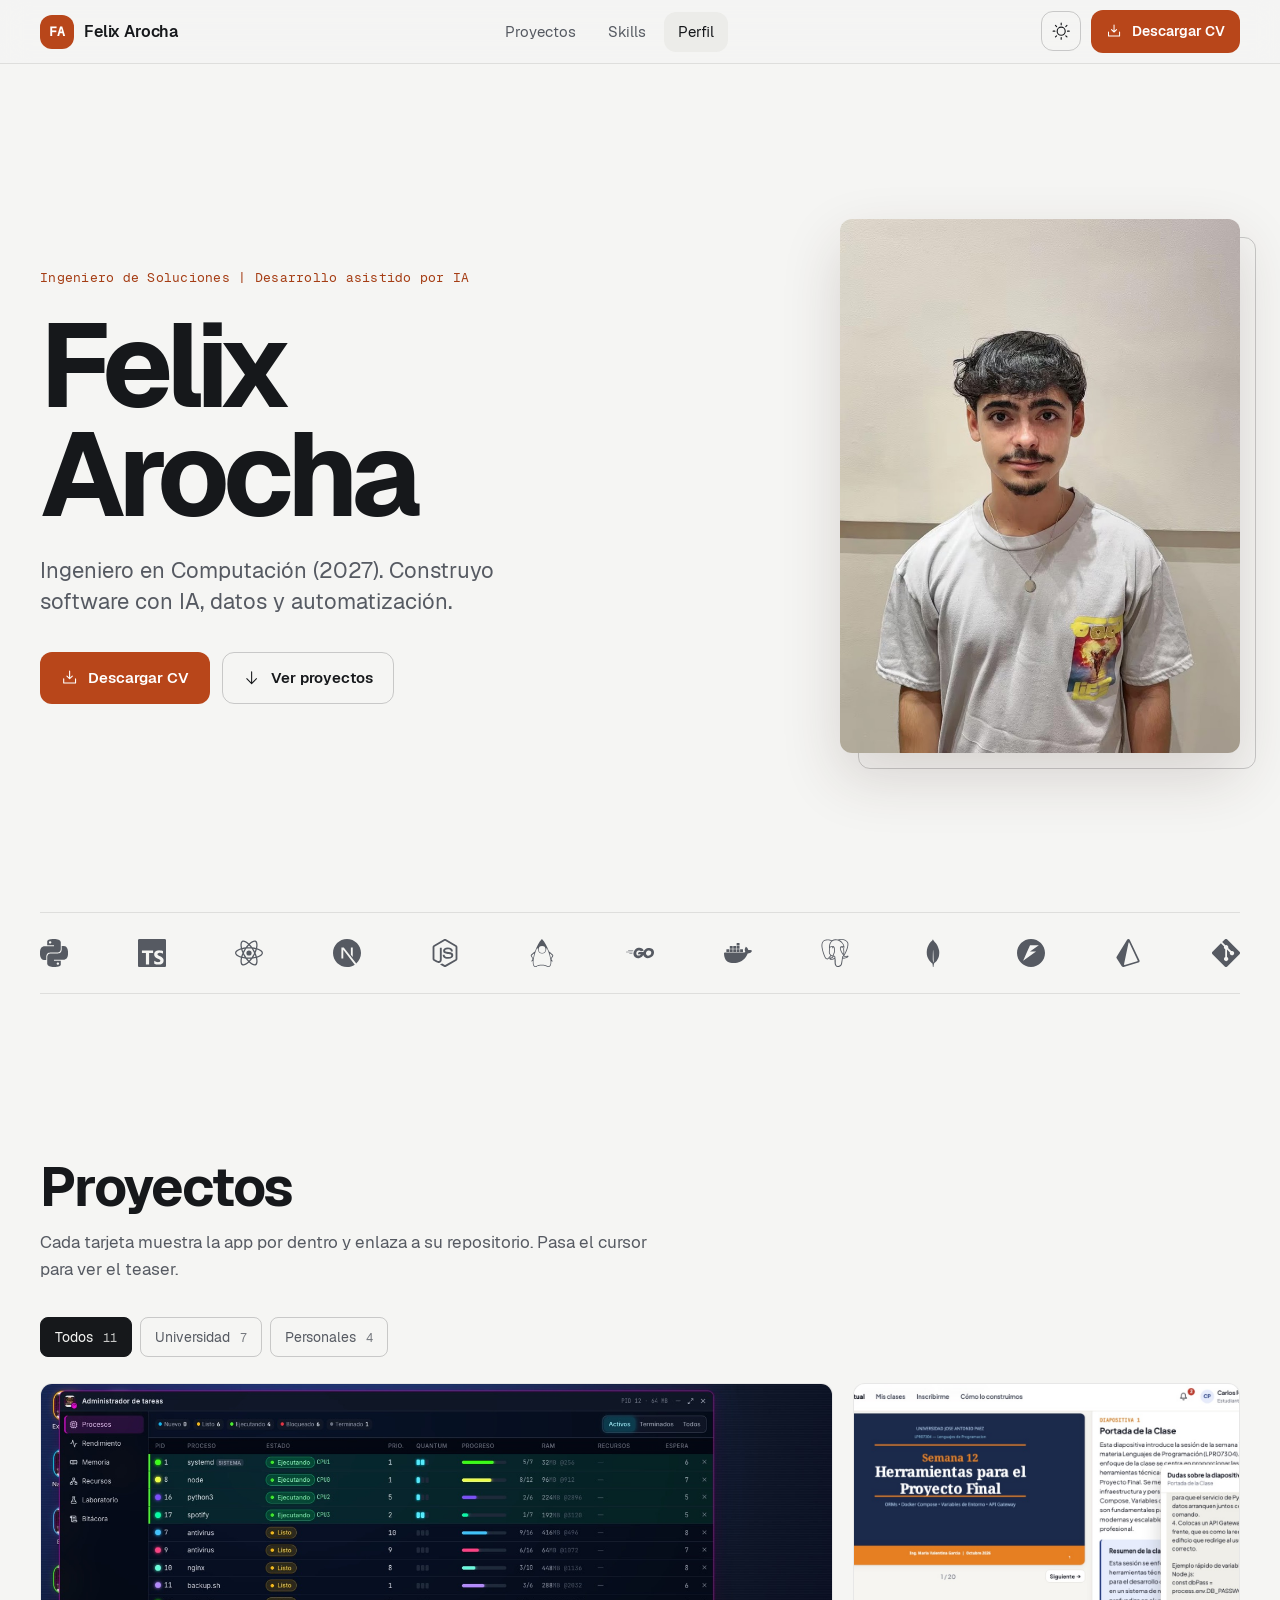
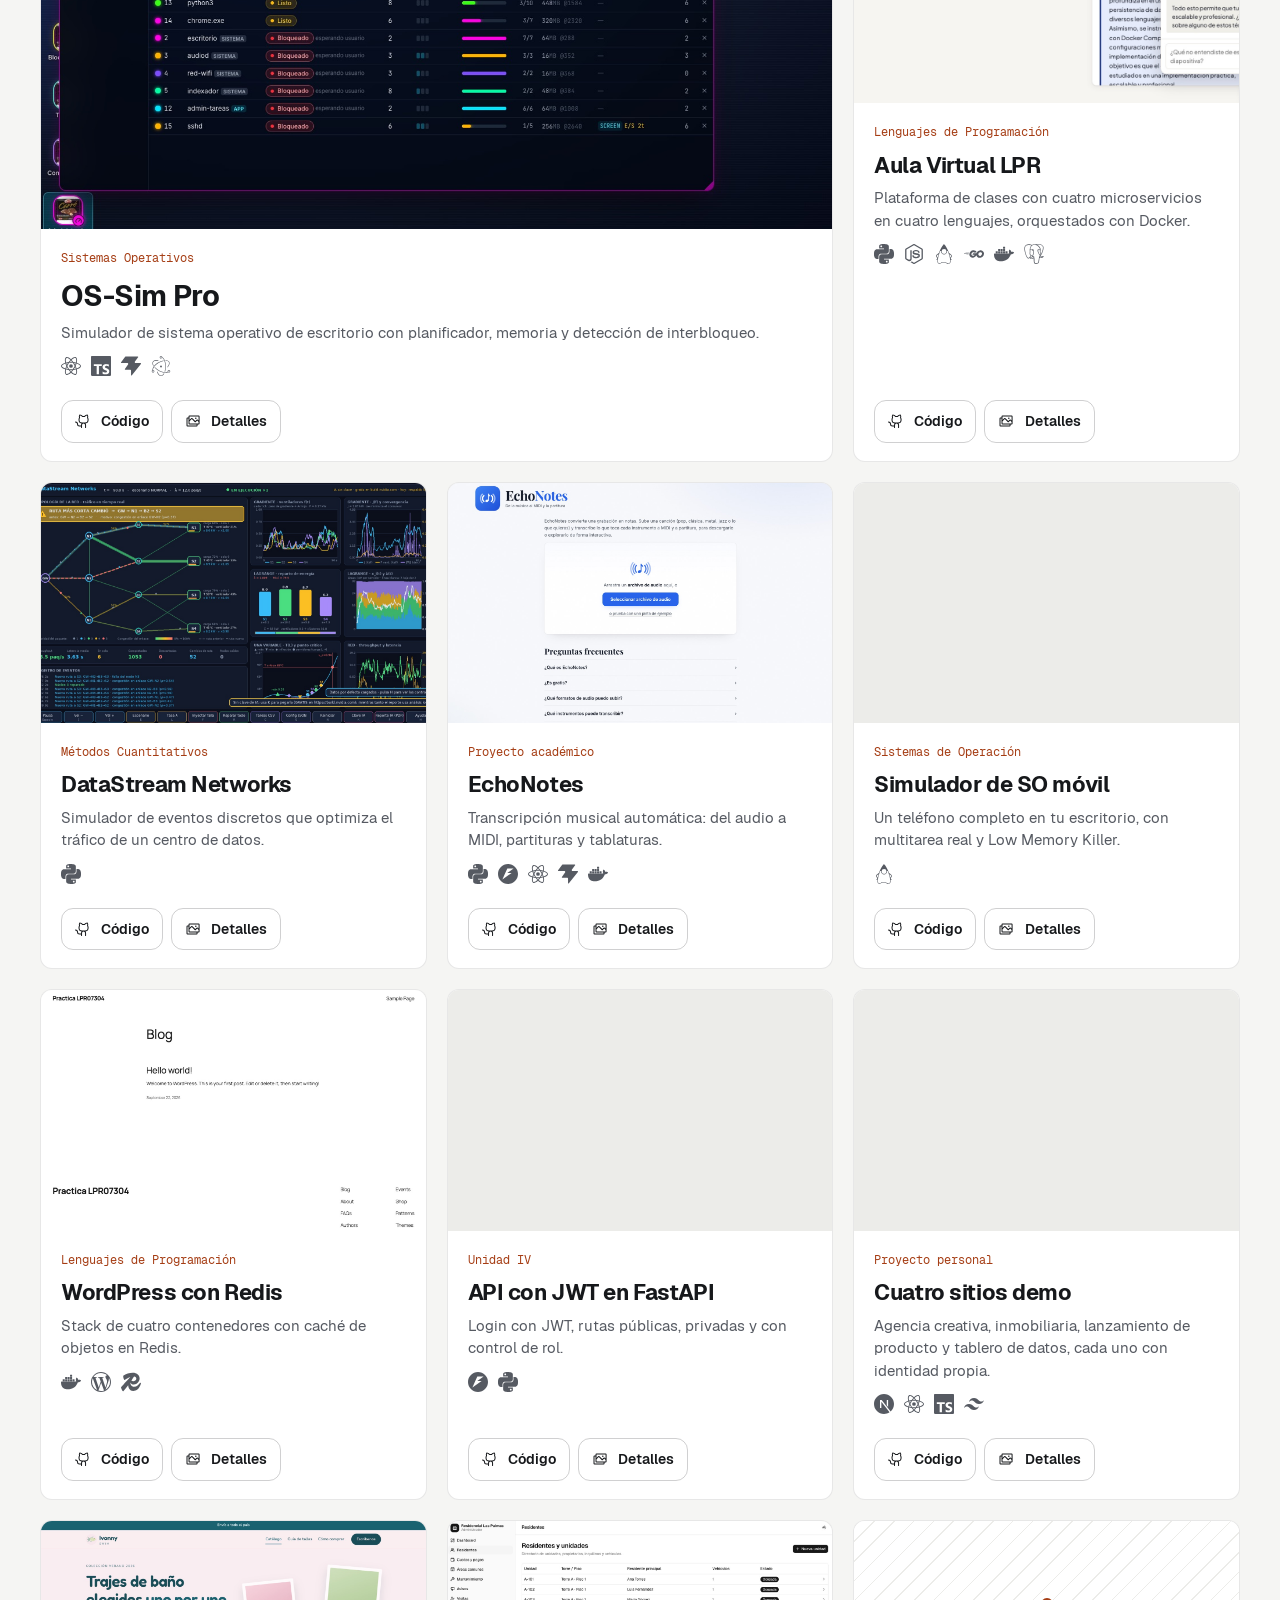
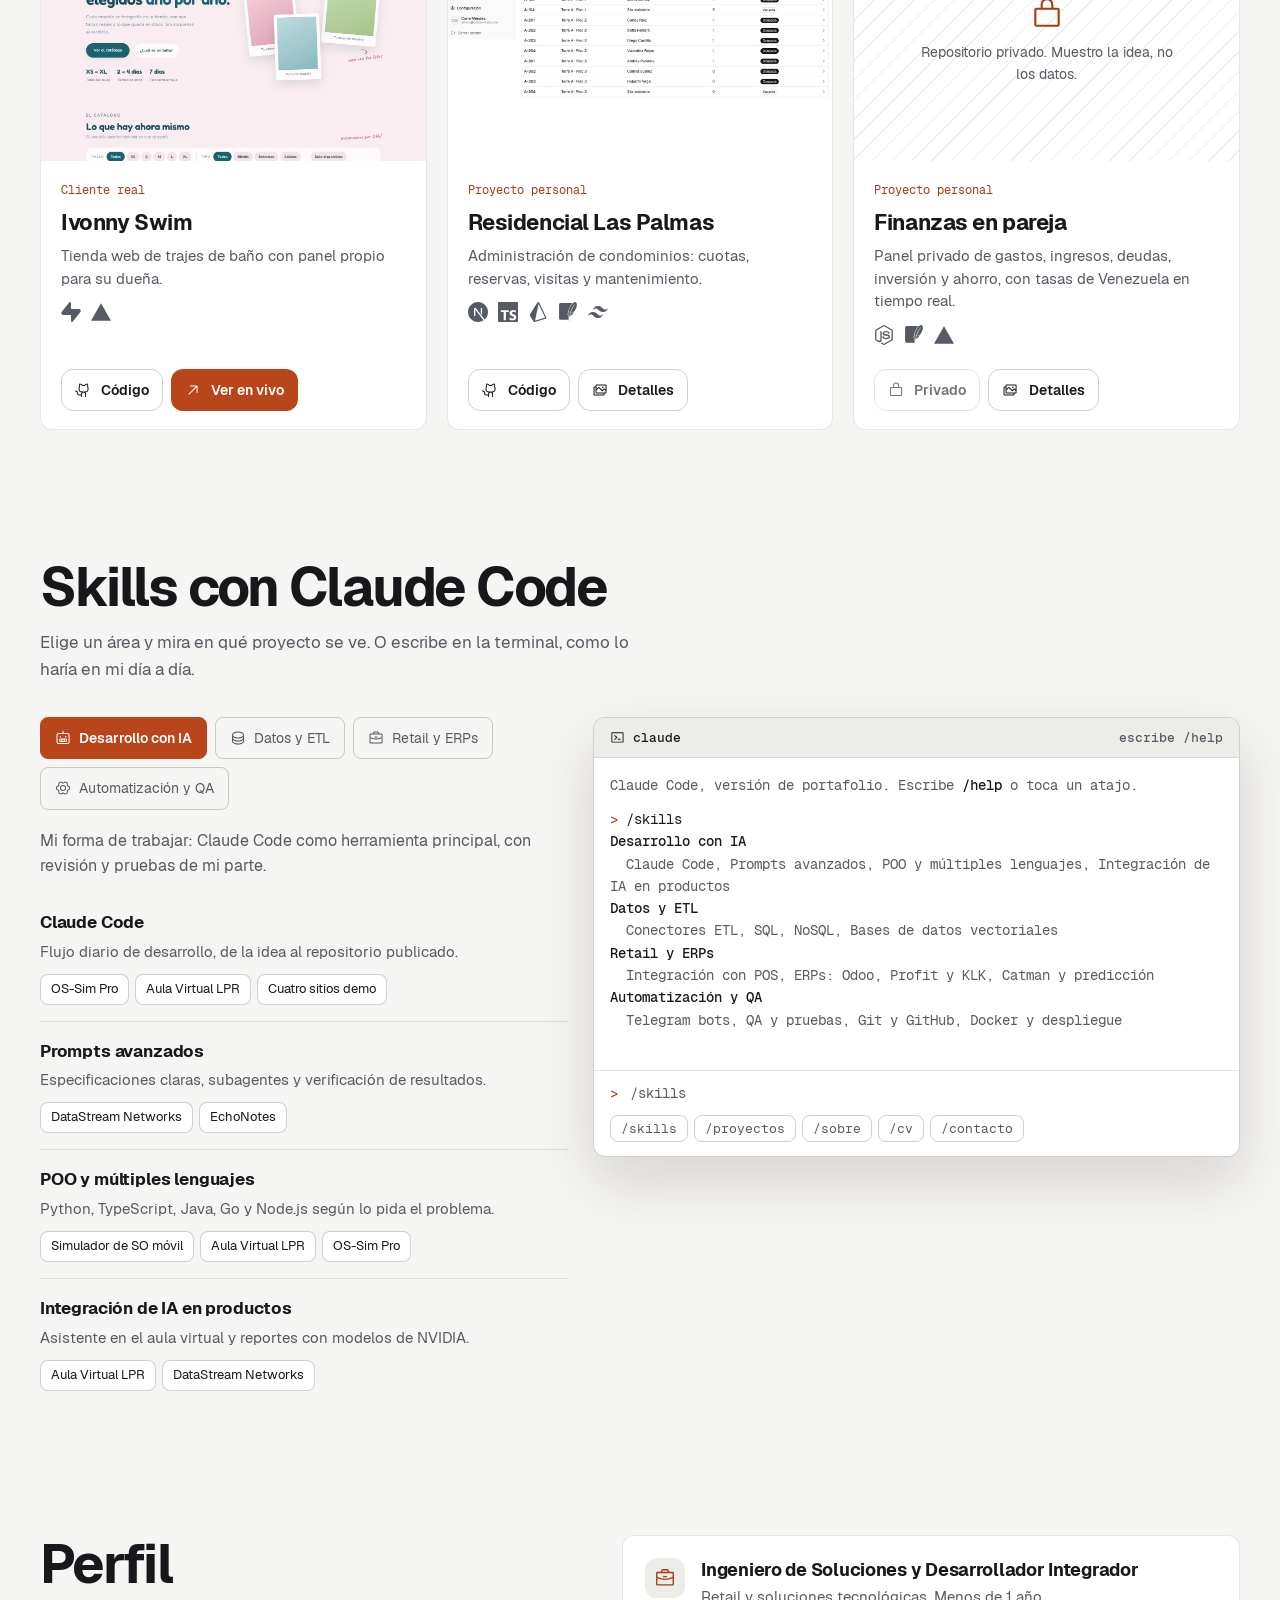
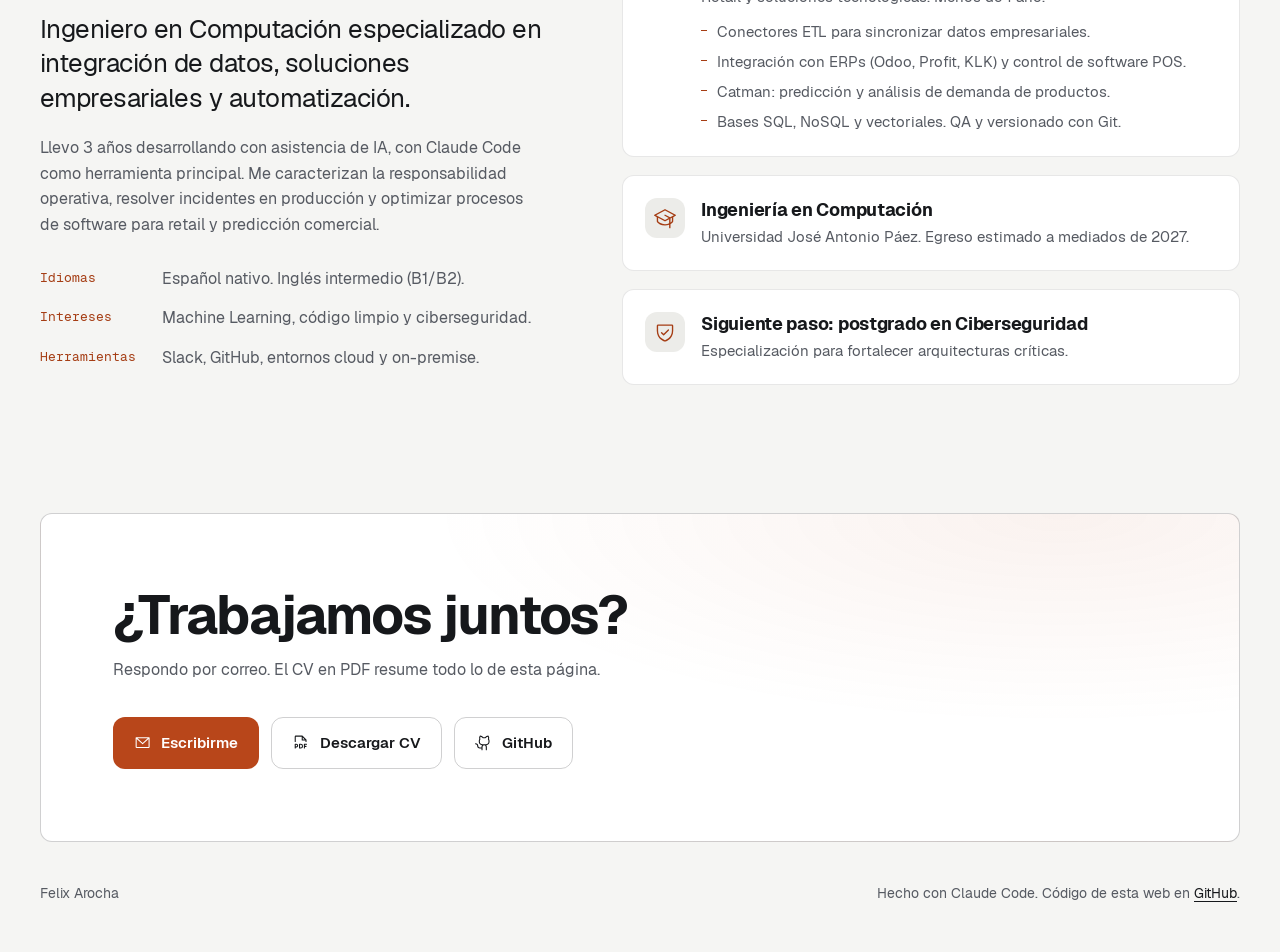
==== index.html @ 56527b80 "feat: portafolio interactivo con proyectos, teasers, skills y CV en PDF Co-Authored-By: Claude Sonne" ====
<!doctype html>
<html lang="es" data-theme="dark">
<head>
  <meta charset="utf-8">
  <meta name="viewport" content="width=device-width, initial-scale=1">
  <title>Felix Arocha | Ingeniero de Soluciones</title>
  <meta name="description" content="Portafolio de Felix Arocha, Ingeniero en Computación. Proyectos con código en GitHub, capturas de cada app y CV en PDF.">
  <meta name="theme-color" content="#0d0e10">
  <meta property="og:title" content="Felix Arocha | Ingeniero de Soluciones">
  <meta property="og:description" content="Proyectos reales con teaser, código en GitHub y CV en PDF.">
  <meta property="og:image" content="assets/foto.jpg">
  <link rel="icon" href="assets/favicon.svg" type="image/svg+xml">
  <link rel="preload" href="assets/fonts/Geist-Regular.woff2" as="font" type="font/woff2" crossorigin>
  <link rel="stylesheet" href="css/style.css">
  <script>
    /* Aplica el tema guardado antes de pintar para evitar parpadeo. */
    try {
      var t = localStorage.getItem("tema");
      if (!t) t = matchMedia("(prefers-color-scheme: light)").matches ? "light" : "dark";
      document.documentElement.setAttribute("data-theme", t);
    } catch (e) {}
  </script>
</head>
<body>
<svg xmlns="http://www.w3.org/2000/svg" style="display:none">
<symbol id="i-github-logo" viewBox="0 0 256 256" fill="currentColor"><path d="M208.31,75.68A59.78,59.78,0,0,0,202.93,28,8,8,0,0,0,196,24a59.75,59.75,0,0,0-48,24H124A59.75,59.75,0,0,0,76,24a8,8,0,0,0-6.93,4,59.78,59.78,0,0,0-5.38,47.68A58.14,58.14,0,0,0,56,104v8a56.06,56.06,0,0,0,48.44,55.47A39.8,39.8,0,0,0,96,192v8H72a24,24,0,0,1-24-24A40,40,0,0,0,8,136a8,8,0,0,0,0,16,24,24,0,0,1,24,24,40,40,0,0,0,40,40H96v16a8,8,0,0,0,16,0V192a24,24,0,0,1,48,0v40a8,8,0,0,0,16,0V192a39.8,39.8,0,0,0-8.44-24.53A56.06,56.06,0,0,0,216,112v-8A58.14,58.14,0,0,0,208.31,75.68ZM200,112a40,40,0,0,1-40,40H112a40,40,0,0,1-40-40v-8a41.74,41.74,0,0,1,6.9-22.48A8,8,0,0,0,80,73.83a43.81,43.81,0,0,1,.79-33.58,43.88,43.88,0,0,1,32.32,20.06A8,8,0,0,0,119.82,64h32.35a8,8,0,0,0,6.74-3.69,43.87,43.87,0,0,1,32.32-20.06A43.81,43.81,0,0,1,192,73.83a8.09,8.09,0,0,0,1,7.65A41.72,41.72,0,0,1,200,104Z"/></symbol>
<symbol id="i-envelope-simple" viewBox="0 0 256 256" fill="currentColor"><path d="M224,48H32a8,8,0,0,0-8,8V192a16,16,0,0,0,16,16H216a16,16,0,0,0,16-16V56A8,8,0,0,0,224,48ZM203.43,64,128,133.15,52.57,64ZM216,192H40V74.19l82.59,75.71a8,8,0,0,0,10.82,0L216,74.19V192Z"/></symbol>
<symbol id="i-download-simple" viewBox="0 0 256 256" fill="currentColor"><path d="M224,144v64a8,8,0,0,1-8,8H40a8,8,0,0,1-8-8V144a8,8,0,0,1,16,0v56H208V144a8,8,0,0,1,16,0Zm-101.66,5.66a8,8,0,0,0,11.32,0l40-40a8,8,0,0,0-11.32-11.32L136,124.69V32a8,8,0,0,0-16,0v92.69L93.66,98.34a8,8,0,0,0-11.32,11.32Z"/></symbol>
<symbol id="i-arrow-up-right" viewBox="0 0 256 256" fill="currentColor"><path d="M200,64V168a8,8,0,0,1-16,0V83.31L69.66,197.66a8,8,0,0,1-11.32-11.32L172.69,72H88a8,8,0,0,1,0-16H192A8,8,0,0,1,200,64Z"/></symbol>
<symbol id="i-terminal-window" viewBox="0 0 256 256" fill="currentColor"><path d="M128,128a8,8,0,0,1-3,6.25l-40,32a8,8,0,1,1-10-12.5L107.19,128,75,102.25a8,8,0,1,1,10-12.5l40,32A8,8,0,0,1,128,128Zm48,24H136a8,8,0,0,0,0,16h40a8,8,0,0,0,0-16Zm56-96V200a16,16,0,0,1-16,16H40a16,16,0,0,1-16-16V56A16,16,0,0,1,40,40H216A16,16,0,0,1,232,56ZM216,200V56H40V200H216Z"/></symbol>
<symbol id="i-sun" viewBox="0 0 256 256" fill="currentColor"><path d="M120,40V16a8,8,0,0,1,16,0V40a8,8,0,0,1-16,0Zm72,88a64,64,0,1,1-64-64A64.07,64.07,0,0,1,192,128Zm-16,0a48,48,0,1,0-48,48A48.05,48.05,0,0,0,176,128ZM58.34,69.66A8,8,0,0,0,69.66,58.34l-16-16A8,8,0,0,0,42.34,53.66Zm0,116.68-16,16a8,8,0,0,0,11.32,11.32l16-16a8,8,0,0,0-11.32-11.32ZM192,72a8,8,0,0,0,5.66-2.34l16-16a8,8,0,0,0-11.32-11.32l-16,16A8,8,0,0,0,192,72Zm5.66,114.34a8,8,0,0,0-11.32,11.32l16,16a8,8,0,0,0,11.32-11.32ZM48,128a8,8,0,0,0-8-8H16a8,8,0,0,0,0,16H40A8,8,0,0,0,48,128Zm80,80a8,8,0,0,0-8,8v24a8,8,0,0,0,16,0V216A8,8,0,0,0,128,208Zm112-88H216a8,8,0,0,0,0,16h24a8,8,0,0,0,0-16Z"/></symbol>
<symbol id="i-moon" viewBox="0 0 256 256" fill="currentColor"><path d="M233.54,142.23a8,8,0,0,0-8-2,88.08,88.08,0,0,1-109.8-109.8,8,8,0,0,0-10-10,104.84,104.84,0,0,0-52.91,37A104,104,0,0,0,136,224a103.09,103.09,0,0,0,62.52-20.88,104.84,104.84,0,0,0,37-52.91A8,8,0,0,0,233.54,142.23ZM188.9,190.34A88,88,0,0,1,65.66,67.11a89,89,0,0,1,31.4-26A106,106,0,0,0,96,56,104.11,104.11,0,0,0,200,160a106,106,0,0,0,14.92-1.06A89,89,0,0,1,188.9,190.34Z"/></symbol>
<symbol id="i-code" viewBox="0 0 256 256" fill="currentColor"><path d="M69.12,94.15,28.5,128l40.62,33.85a8,8,0,1,1-10.24,12.29l-48-40a8,8,0,0,1,0-12.29l48-40a8,8,0,0,1,10.24,12.3Zm176,27.7-48-40a8,8,0,1,0-10.24,12.3L227.5,128l-40.62,33.85a8,8,0,1,0,10.24,12.29l48-40a8,8,0,0,0,0-12.29ZM162.73,32.48a8,8,0,0,0-10.25,4.79l-64,176a8,8,0,0,0,4.79,10.26A8.14,8.14,0,0,0,96,224a8,8,0,0,0,7.52-5.27l64-176A8,8,0,0,0,162.73,32.48Z"/></symbol>
<symbol id="i-database" viewBox="0 0 256 256" fill="currentColor"><path d="M128,24C74.17,24,32,48.6,32,80v96c0,31.4,42.17,56,96,56s96-24.6,96-56V80C224,48.6,181.83,24,128,24Zm80,104c0,9.62-7.88,19.43-21.61,26.92C170.93,163.35,150.19,168,128,168s-42.93-4.65-58.39-13.08C55.88,147.43,48,137.62,48,128V111.36c17.06,15,46.23,24.64,80,24.64s62.94-9.68,80-24.64ZM69.61,53.08C85.07,44.65,105.81,40,128,40s42.93,4.65,58.39,13.08C200.12,60.57,208,70.38,208,80s-7.88,19.43-21.61,26.92C170.93,115.35,150.19,120,128,120s-42.93-4.65-58.39-13.08C55.88,99.43,48,89.62,48,80S55.88,60.57,69.61,53.08ZM186.39,202.92C170.93,211.35,150.19,216,128,216s-42.93-4.65-58.39-13.08C55.88,195.43,48,185.62,48,176V159.36c17.06,15,46.23,24.64,80,24.64s62.94-9.68,80-24.64V176C208,185.62,200.12,195.43,186.39,202.92Z"/></symbol>
<symbol id="i-robot" viewBox="0 0 256 256" fill="currentColor"><path d="M200,48H136V16a8,8,0,0,0-16,0V48H56A32,32,0,0,0,24,80V192a32,32,0,0,0,32,32H200a32,32,0,0,0,32-32V80A32,32,0,0,0,200,48Zm16,144a16,16,0,0,1-16,16H56a16,16,0,0,1-16-16V80A16,16,0,0,1,56,64H200a16,16,0,0,1,16,16Zm-52-56H92a28,28,0,0,0,0,56h72a28,28,0,0,0,0-56Zm-24,16v24H116V152ZM80,164a12,12,0,0,1,12-12h8v24H92A12,12,0,0,1,80,164Zm84,12h-8V152h8a12,12,0,0,1,0,24ZM72,108a12,12,0,1,1,12,12A12,12,0,0,1,72,108Zm88,0a12,12,0,1,1,12,12A12,12,0,0,1,160,108Z"/></symbol>
<symbol id="i-shield-check" viewBox="0 0 256 256" fill="currentColor"><path d="M208,40H48A16,16,0,0,0,32,56v56c0,52.72,25.52,84.67,46.93,102.19,23.06,18.86,46,25.26,47,25.53a8,8,0,0,0,4.2,0c1-.27,23.91-6.67,47-25.53C198.48,196.67,224,164.72,224,112V56A16,16,0,0,0,208,40Zm0,72c0,37.07-13.66,67.16-40.6,89.42A129.3,129.3,0,0,1,128,223.62a128.25,128.25,0,0,1-38.92-21.81C61.82,179.51,48,149.3,48,112l0-56,160,0ZM82.34,141.66a8,8,0,0,1,11.32-11.32L112,148.69l50.34-50.35a8,8,0,0,1,11.32,11.32l-56,56a8,8,0,0,1-11.32,0Z"/></symbol>
<symbol id="i-lock-simple" viewBox="0 0 256 256" fill="currentColor"><path d="M208,80H176V56a48,48,0,0,0-96,0V80H48A16,16,0,0,0,32,96V208a16,16,0,0,0,16,16H208a16,16,0,0,0,16-16V96A16,16,0,0,0,208,80ZM96,56a32,32,0,0,1,64,0V80H96ZM208,208H48V96H208V208Z"/></symbol>
<symbol id="i-x" viewBox="0 0 256 256" fill="currentColor"><path d="M205.66,194.34a8,8,0,0,1-11.32,11.32L128,139.31,61.66,205.66a8,8,0,0,1-11.32-11.32L116.69,128,50.34,61.66A8,8,0,0,1,61.66,50.34L128,116.69l66.34-66.35a8,8,0,0,1,11.32,11.32L139.31,128Z"/></symbol>
<symbol id="i-caret-left" viewBox="0 0 256 256" fill="currentColor"><path d="M165.66,202.34a8,8,0,0,1-11.32,11.32l-80-80a8,8,0,0,1,0-11.32l80-80a8,8,0,0,1,11.32,11.32L91.31,128Z"/></symbol>
<symbol id="i-caret-right" viewBox="0 0 256 256" fill="currentColor"><path d="M181.66,133.66l-80,80a8,8,0,0,1-11.32-11.32L164.69,128,90.34,53.66a8,8,0,0,1,11.32-11.32l80,80A8,8,0,0,1,181.66,133.66Z"/></symbol>
<symbol id="i-graduation-cap" viewBox="0 0 256 256" fill="currentColor"><path d="M251.76,88.94l-120-64a8,8,0,0,0-7.52,0l-120,64a8,8,0,0,0,0,14.12L32,117.87v48.42a15.91,15.91,0,0,0,4.06,10.65C49.16,191.53,78.51,216,128,216a130,130,0,0,0,48-8.76V240a8,8,0,0,0,16,0V199.51a115.63,115.63,0,0,0,27.94-22.57A15.91,15.91,0,0,0,224,166.29V117.87l27.76-14.81a8,8,0,0,0,0-14.12ZM128,200c-43.27,0-68.72-21.14-80-33.71V126.4l76.24,40.66a8,8,0,0,0,7.52,0L176,143.47v46.34C163.4,195.69,147.52,200,128,200Zm80-33.75a97.83,97.83,0,0,1-16,14.25V134.93l16-8.53ZM188,118.94l-.22-.13-56-29.87a8,8,0,0,0-7.52,14.12L171,128l-43,22.93L25,96,128,41.07,231,96Z"/></symbol>
<symbol id="i-briefcase" viewBox="0 0 256 256" fill="currentColor"><path d="M216,56H176V48a24,24,0,0,0-24-24H104A24,24,0,0,0,80,48v8H40A16,16,0,0,0,24,72V200a16,16,0,0,0,16,16H216a16,16,0,0,0,16-16V72A16,16,0,0,0,216,56ZM96,48a8,8,0,0,1,8-8h48a8,8,0,0,1,8,8v8H96ZM216,72v41.61A184,184,0,0,1,128,136a184.07,184.07,0,0,1-88-22.38V72Zm0,128H40V131.64A200.19,200.19,0,0,0,128,152a200.25,200.25,0,0,0,88-20.37V200ZM104,112a8,8,0,0,1,8-8h32a8,8,0,0,1,0,16H112A8,8,0,0,1,104,112Z"/></symbol>
<symbol id="i-translate" viewBox="0 0 256 256" fill="currentColor"><path d="M247.15,212.42l-56-112a8,8,0,0,0-14.31,0l-21.71,43.43A88,88,0,0,1,108,126.93,103.65,103.65,0,0,0,135.69,64H160a8,8,0,0,0,0-16H104V32a8,8,0,0,0-16,0V48H32a8,8,0,0,0,0,16h87.63A87.76,87.76,0,0,1,96,116.35a87.74,87.74,0,0,1-19-31,8,8,0,1,0-15.08,5.34A103.63,103.63,0,0,0,84,127a87.55,87.55,0,0,1-52,17,8,8,0,0,0,0,16,103.46,103.46,0,0,0,64-22.08,104.18,104.18,0,0,0,51.44,21.31l-26.6,53.19a8,8,0,0,0,14.31,7.16L148.94,192h70.11l13.79,27.58A8,8,0,0,0,240,224a8,8,0,0,0,7.15-11.58ZM156.94,176,184,121.89,211.05,176Z"/></symbol>
<symbol id="i-images" viewBox="0 0 256 256" fill="currentColor"><path d="M216,40H72A16,16,0,0,0,56,56V72H40A16,16,0,0,0,24,88V200a16,16,0,0,0,16,16H184a16,16,0,0,0,16-16V184h16a16,16,0,0,0,16-16V56A16,16,0,0,0,216,40ZM72,56H216v62.75l-10.07-10.06a16,16,0,0,0-22.63,0l-20,20-44-44a16,16,0,0,0-22.62,0L72,109.37ZM184,200H40V88H56v80a16,16,0,0,0,16,16H184Zm32-32H72V132l36-36,49.66,49.66a8,8,0,0,0,11.31,0L194.63,120,216,141.38V168ZM160,84a12,12,0,1,1,12,12A12,12,0,0,1,160,84Z"/></symbol>
<symbol id="i-check" viewBox="0 0 256 256" fill="currentColor"><path d="M229.66,77.66l-128,128a8,8,0,0,1-11.32,0l-56-56a8,8,0,0,1,11.32-11.32L96,188.69,218.34,66.34a8,8,0,0,1,11.32,11.32Z"/></symbol>
<symbol id="i-git-branch" viewBox="0 0 256 256" fill="currentColor"><path d="M232,64a32,32,0,1,0-40,31v17a8,8,0,0,1-8,8H96a23.84,23.84,0,0,0-8,1.38V95a32,32,0,1,0-16,0v66a32,32,0,1,0,16,0V144a8,8,0,0,1,8-8h88a24,24,0,0,0,24-24V95A32.06,32.06,0,0,0,232,64ZM64,64A16,16,0,1,1,80,80,16,16,0,0,1,64,64ZM96,192a16,16,0,1,1-16-16A16,16,0,0,1,96,192ZM200,80a16,16,0,1,1,16-16A16,16,0,0,1,200,80Z"/></symbol>
<symbol id="i-gear-six" viewBox="0 0 256 256" fill="currentColor"><path d="M128,80a48,48,0,1,0,48,48A48.05,48.05,0,0,0,128,80Zm0,80a32,32,0,1,1,32-32A32,32,0,0,1,128,160Zm109.94-52.79a8,8,0,0,0-3.89-5.4l-29.83-17-.12-33.62a8,8,0,0,0-2.83-6.08,111.91,111.91,0,0,0-36.72-20.67,8,8,0,0,0-6.46.59L128,41.85,97.88,25a8,8,0,0,0-6.47-.6A112.1,112.1,0,0,0,54.73,45.15a8,8,0,0,0-2.83,6.07l-.15,33.65-29.83,17a8,8,0,0,0-3.89,5.4,106.47,106.47,0,0,0,0,41.56,8,8,0,0,0,3.89,5.4l29.83,17,.12,33.62a8,8,0,0,0,2.83,6.08,111.91,111.91,0,0,0,36.72,20.67,8,8,0,0,0,6.46-.59L128,214.15,158.12,231a7.91,7.91,0,0,0,3.9,1,8.09,8.09,0,0,0,2.57-.42,112.1,112.1,0,0,0,36.68-20.73,8,8,0,0,0,2.83-6.07l.15-33.65,29.83-17a8,8,0,0,0,3.89-5.4A106.47,106.47,0,0,0,237.94,107.21Zm-15,34.91-28.57,16.25a8,8,0,0,0-3,3c-.58,1-1.19,2.06-1.81,3.06a7.94,7.94,0,0,0-1.22,4.21l-.15,32.25a95.89,95.89,0,0,1-25.37,14.3L134,199.13a8,8,0,0,0-3.91-1h-.19c-1.21,0-2.43,0-3.64,0a8.08,8.08,0,0,0-4.1,1l-28.84,16.1A96,96,0,0,1,67.88,201l-.11-32.2a8,8,0,0,0-1.22-4.22c-.62-1-1.23-2-1.8-3.06a8.09,8.09,0,0,0-3-3.06l-28.6-16.29a90.49,90.49,0,0,1,0-28.26L61.67,97.63a8,8,0,0,0,3-3c.58-1,1.19-2.06,1.81-3.06a7.94,7.94,0,0,0,1.22-4.21l.15-32.25a95.89,95.89,0,0,1,25.37-14.3L122,56.87a8,8,0,0,0,4.1,1c1.21,0,2.43,0,3.64,0a8.08,8.08,0,0,0,4.1-1l28.84-16.1A96,96,0,0,1,188.12,55l.11,32.2a8,8,0,0,0,1.22,4.22c.62,1,1.23,2,1.8,3.06a8.09,8.09,0,0,0,3,3.06l28.6,16.29A90.49,90.49,0,0,1,222.9,142.12Z"/></symbol>
<symbol id="i-arrow-down" viewBox="0 0 256 256" fill="currentColor"><path d="M205.66,149.66l-72,72a8,8,0,0,1-11.32,0l-72-72a8,8,0,0,1,11.32-11.32L120,196.69V40a8,8,0,0,1,16,0V196.69l58.34-58.35a8,8,0,0,1,11.32,11.32Z"/></symbol>
<symbol id="i-file-pdf" viewBox="0 0 256 256" fill="currentColor"><path d="M224,152a8,8,0,0,1-8,8H192v16h16a8,8,0,0,1,0,16H192v16a8,8,0,0,1-16,0V152a8,8,0,0,1,8-8h32A8,8,0,0,1,224,152ZM92,172a28,28,0,0,1-28,28H56v8a8,8,0,0,1-16,0V152a8,8,0,0,1,8-8H64A28,28,0,0,1,92,172Zm-16,0a12,12,0,0,0-12-12H56v24h8A12,12,0,0,0,76,172Zm88,8a36,36,0,0,1-36,36H112a8,8,0,0,1-8-8V152a8,8,0,0,1,8-8h16A36,36,0,0,1,164,180Zm-16,0a20,20,0,0,0-20-20h-8v40h8A20,20,0,0,0,148,180ZM40,112V40A16,16,0,0,1,56,24h96a8,8,0,0,1,5.66,2.34l56,56A8,8,0,0,1,216,88v24a8,8,0,0,1-16,0V96H152a8,8,0,0,1-8-8V40H56v72a8,8,0,0,1-16,0ZM160,80h28.69L160,51.31Z"/></symbol>
<symbol id="i-globe" viewBox="0 0 256 256" fill="currentColor"><path d="M128,24h0A104,104,0,1,0,232,128,104.12,104.12,0,0,0,128,24Zm88,104a87.61,87.61,0,0,1-3.33,24H174.16a157.44,157.44,0,0,0,0-48h38.51A87.61,87.61,0,0,1,216,128ZM102,168H154a115.11,115.11,0,0,1-26,45A115.27,115.27,0,0,1,102,168Zm-3.9-16a140.84,140.84,0,0,1,0-48h59.88a140.84,140.84,0,0,1,0,48ZM40,128a87.61,87.61,0,0,1,3.33-24H81.84a157.44,157.44,0,0,0,0,48H43.33A87.61,87.61,0,0,1,40,128ZM154,88H102a115.11,115.11,0,0,1,26-45A115.27,115.27,0,0,1,154,88Zm52.33,0H170.71a135.28,135.28,0,0,0-22.3-45.6A88.29,88.29,0,0,1,206.37,88ZM107.59,42.4A135.28,135.28,0,0,0,85.29,88H49.63A88.29,88.29,0,0,1,107.59,42.4ZM49.63,168H85.29a135.28,135.28,0,0,0,22.3,45.6A88.29,88.29,0,0,1,49.63,168Zm98.78,45.6a135.28,135.28,0,0,0,22.3-45.6h35.66A88.29,88.29,0,0,1,148.41,213.6Z"/></symbol>
<symbol id="i-brain" viewBox="0 0 256 256" fill="currentColor"><path d="M248,124a56.11,56.11,0,0,0-32-50.61V72a48,48,0,0,0-88-26.49A48,48,0,0,0,40,72v1.39a56,56,0,0,0,0,101.2V176a48,48,0,0,0,88,26.49A48,48,0,0,0,216,176v-1.41A56.09,56.09,0,0,0,248,124ZM88,208a32,32,0,0,1-31.81-28.56A55.87,55.87,0,0,0,64,180h8a8,8,0,0,0,0-16H64A40,40,0,0,1,50.67,86.27,8,8,0,0,0,56,78.73V72a32,32,0,0,1,64,0v68.26A47.8,47.8,0,0,0,88,128a8,8,0,0,0,0,16,32,32,0,0,1,0,64Zm104-44h-8a8,8,0,0,0,0,16h8a55.87,55.87,0,0,0,7.81-.56A32,32,0,1,1,168,144a8,8,0,0,0,0-16,47.8,47.8,0,0,0-32,12.26V72a32,32,0,0,1,64,0v6.73a8,8,0,0,0,5.33,7.54A40,40,0,0,1,192,164Zm16-52a8,8,0,0,1-8,8h-4a36,36,0,0,1-36-36V80a8,8,0,0,1,16,0v4a20,20,0,0,0,20,20h4A8,8,0,0,1,208,112ZM60,120H56a8,8,0,0,1,0-16h4A20,20,0,0,0,80,84V80a8,8,0,0,1,16,0v4A36,36,0,0,1,60,120Z"/></symbol>
</svg>
<a class="skip" href="#proyectos">Saltar al contenido</a>

<header class="nav" id="nav">
  <div class="wrap nav-in">
    <a class="brand" href="#inicio" aria-label="Felix Arocha, inicio">
      <span class="brand-mark">FA</span><span class="brand-name">Felix Arocha</span>
    </a>
    <nav class="nav-links" aria-label="Secciones">
      <a href="#proyectos" data-sec="proyectos">Proyectos</a>
      <a href="#skills" data-sec="skills">Skills</a>
      <a href="#perfil" data-sec="perfil">Perfil</a>
    </nav>
    <div class="nav-actions">
      <button class="icon-btn" id="themeBtn" type="button" aria-label="Cambiar tema claro u oscuro">
        <svg class="ico ico-sun"><use href="#i-sun"/></svg>
        <svg class="ico ico-moon"><use href="#i-moon"/></svg>
      </button>
      <a class="btn btn-primary btn-sm" href="assets/Felix-Arocha-CV.pdf" download>
        <svg class="ico"><use href="#i-download-simple"/></svg>Descargar CV
      </a>
    </div>
  </div>
</header>

<main id="inicio">
  <!-- HERO -->
  <section class="hero wrap">
    <div class="hero-copy reveal">
      <p class="mono hero-eyebrow">Ingeniero de Soluciones | Desarrollo asistido por IA</p>
      <h1>Felix<br>Arocha</h1>
      <p class="lead">Ingeniero en Computación (2027). Construyo software con IA, datos y automatización.</p>
      <div class="hero-cta">
        <a class="btn btn-primary" href="assets/Felix-Arocha-CV.pdf" download>
          <svg class="ico"><use href="#i-download-simple"/></svg>Descargar CV
        </a>
        <a class="btn btn-ghost" href="#proyectos">
          <svg class="ico"><use href="#i-arrow-down"/></svg>Ver proyectos
        </a>
      </div>
    </div>
    <figure class="hero-photo reveal" style="--d:.12s">
      <img src="assets/foto.jpg" width="750" height="1000" alt="Retrato de Felix Arocha, camiseta gris, fondo claro" fetchpriority="high">
    </figure>
  </section>

  <!-- STACK -->
  <section class="stack wrap" aria-label="Tecnologías con las que trabajo">
    <ul class="logos" id="logos"></ul>
  </section>

  <!-- PROYECTOS -->
  <section class="sec wrap" id="proyectos">
    <div class="sec-head reveal">
      <h2>Proyectos</h2>
      <p>Cada tarjeta muestra la app por dentro y enlaza a su repositorio. Pasa el cursor para ver el teaser.</p>
    </div>
    <div class="filters reveal" role="group" aria-label="Filtrar proyectos">
      <button class="chip is-on" data-f="all" type="button">Todos <span id="cAll"></span></button>
      <button class="chip" data-f="uni" type="button">Universidad <span id="cUni"></span></button>
      <button class="chip" data-f="personal" type="button">Personales <span id="cPer"></span></button>
    </div>
    <div class="grid" id="grid"></div>
  </section>

  <!-- SKILLS -->
  <section class="sec wrap" id="skills">
    <div class="sec-head reveal">
      <h2>Skills con Claude Code</h2>
      <p>Elige un área y mira en qué proyecto se ve. O escribe en la terminal, como lo haría en mi día a día.</p>
    </div>
    <div class="skills">
      <div class="skills-left reveal">
        <div class="tabs" role="tablist" id="tabs" aria-label="Áreas de skills"></div>
        <div class="skill-panel" id="skillPanel" role="tabpanel" aria-live="polite"></div>
      </div>
      <div class="term reveal" style="--d:.1s" id="term">
        <div class="term-bar">
          <span class="term-title"><svg class="ico"><use href="#i-terminal-window"/></svg>claude</span>
          <span class="term-hint">escribe /help</span>
        </div>
        <div class="term-body" id="termOut" aria-live="polite" tabindex="0" aria-label="Terminal interactiva"></div>
        <form class="term-form" id="termForm" autocomplete="off">
          <label for="termIn" class="sr">Comando</label>
          <span class="prompt" aria-hidden="true">&gt;</span>
          <input id="termIn" type="text" spellcheck="false" autocapitalize="off" placeholder="/skills" aria-label="Comando">
        </form>
        <div class="term-chips" id="termChips"></div>
      </div>
    </div>
  </section>

  <!-- PERFIL -->
  <section class="sec wrap" id="perfil">
    <div class="perfil">
      <div class="perfil-main reveal">
        <h2>Perfil</h2>
        <p class="big">Ingeniero en Computación especializado en integración de datos, soluciones empresariales y automatización.</p>
        <p>Llevo 3 años desarrollando con asistencia de IA, con Claude Code como herramienta principal. Me caracterizan la responsabilidad operativa, resolver incidentes en producción y optimizar procesos de software para retail y predicción comercial.</p>
        <dl class="facts">
          <div><dt>Idiomas</dt><dd>Español nativo. Inglés intermedio (B1/B2).</dd></div>
          <div><dt>Intereses</dt><dd>Machine Learning, código limpio y ciberseguridad.</dd></div>
          <div><dt>Herramientas</dt><dd>Slack, GitHub, entornos cloud y on-premise.</dd></div>
        </dl>
      </div>
      <ol class="timeline reveal" style="--d:.1s">
        <li>
          <svg class="ico"><use href="#i-briefcase"/></svg>
          <div>
            <h3>Ingeniero de Soluciones y Desarrollador Integrador</h3>
            <p class="meta">Retail y soluciones tecnológicas. Menos de 1 año.</p>
            <ul>
              <li>Conectores ETL para sincronizar datos empresariales.</li>
              <li>Integración con ERPs (Odoo, Profit, KLK) y control de software POS.</li>
              <li>Catman: predicción y análisis de demanda de productos.</li>
              <li>Bases SQL, NoSQL y vectoriales. QA y versionado con Git.</li>
            </ul>
          </div>
        </li>
        <li>
          <svg class="ico"><use href="#i-graduation-cap"/></svg>
          <div>
            <h3>Ingeniería en Computación</h3>
            <p class="meta">Universidad José Antonio Páez. Egreso estimado a mediados de 2027.</p>
          </div>
        </li>
        <li>
          <svg class="ico"><use href="#i-shield-check"/></svg>
          <div>
            <h3>Siguiente paso: postgrado en Ciberseguridad</h3>
            <p class="meta">Especialización para fortalecer arquitecturas críticas.</p>
          </div>
        </li>
      </ol>
    </div>
  </section>

  <!-- CONTACTO -->
  <section class="contact wrap reveal" id="contacto">
    <div class="contact-in">
      <h2>¿Trabajamos juntos?</h2>
      <p>Respondo por correo. El CV en PDF resume todo lo de esta página.</p>
      <div class="hero-cta">
        <a class="btn btn-primary" id="mailBtn" href="mailto:felixarocha1@gmail.com?subject=Hola%20Felix">
          <svg class="ico"><use href="#i-envelope-simple"/></svg>Escribirme
        </a>
        <a class="btn btn-ghost" href="assets/Felix-Arocha-CV.pdf" download>
          <svg class="ico"><use href="#i-file-pdf"/></svg>Descargar CV
        </a>
        <a class="btn btn-ghost" href="https://github.com/felixxcito" target="_blank" rel="noopener">
          <svg class="ico"><use href="#i-github-logo"/></svg>GitHub
        </a>
      </div>
    </div>
  </section>
</main>

<footer class="foot wrap">
  <span>Felix Arocha</span>
  <span>Hecho con Claude Code. Código de esta web en <a href="https://github.com/felixxcito/felixxcito.github.io" target="_blank" rel="noopener">GitHub</a>.</span>
</footer>

<!-- MODAL DE PROYECTO -->
<div class="modal" id="modal" hidden>
  <div class="modal-back" data-close></div>
  <div class="modal-box" role="dialog" aria-modal="true" aria-labelledby="mTitle">
    <button class="icon-btn modal-x" type="button" data-close aria-label="Cerrar"><svg class="ico"><use href="#i-x"/></svg></button>
    <div class="m-view">
      <div class="m-stage" id="mStage">
        <img id="mImg" alt="">
        <button class="m-nav m-prev" type="button" id="mPrev" aria-label="Captura anterior"><svg class="ico"><use href="#i-caret-left"/></svg></button>
        <button class="m-nav m-next" type="button" id="mNext" aria-label="Captura siguiente"><svg class="ico"><use href="#i-caret-right"/></svg></button>
      </div>
      <p class="m-cap" id="mCap"></p>
      <div class="m-thumbs" id="mThumbs"></div>
    </div>
    <div class="m-info">
      <p class="mono m-course" id="mCourse"></p>
      <h3 id="mTitle"></h3>
      <p id="mDesc"></p>
      <ul class="m-points" id="mPoints"></ul>
      <ul class="m-stack" id="mStack"></ul>
      <div class="m-links" id="mLinks"></div>
    </div>
  </div>
</div>

<script src="data/logos.js"></script>
<script src="data/projects.js"></script>
<script src="data/shots.js"></script>
<script src="js/main.js"></script>
</body>
</html>
---- css/style.css ----
/* Portafolio de Felix Arocha.
   Tokens: un solo acento, un solo tema por visita (oscuro por defecto, claro opcional).
   Radios: 12px en tarjetas, botones y campos; 8px en chips; foto y avatares sin radio propio. */

@font-face { font-family: "Geist"; src: url("../assets/fonts/Geist-Regular.woff2") format("woff2"); font-weight: 400; font-display: swap; }
@font-face { font-family: "Geist"; src: url("../assets/fonts/Geist-Medium.woff2") format("woff2"); font-weight: 500; font-display: swap; }
@font-face { font-family: "Geist"; src: url("../assets/fonts/Geist-SemiBold.woff2") format("woff2"); font-weight: 600; font-display: swap; }
@font-face { font-family: "Geist"; src: url("../assets/fonts/Geist-Bold.woff2") format("woff2"); font-weight: 700; font-display: swap; }
@font-face { font-family: "Geist Mono"; src: url("../assets/fonts/GeistMono-Regular.woff2") format("woff2"); font-weight: 400; font-display: swap; }
@font-face { font-family: "Geist Mono"; src: url("../assets/fonts/GeistMono-Medium.woff2") format("woff2"); font-weight: 500; font-display: swap; }

:root {
  --r: 12px;
  --r-chip: 8px;
  --sans: "Geist", ui-sans-serif, system-ui, -apple-system, "Segoe UI", sans-serif;
  --mono: "Geist Mono", ui-monospace, "SF Mono", Menlo, monospace;
  --ease: cubic-bezier(.16, 1, .3, 1);
  --nav-h: 64px;
}
:root[data-theme="dark"] {
  --bg: #0d0e10;
  --bg-2: #131519;
  --bg-3: #1a1d22;
  --line: rgba(255, 255, 255, .09);
  --line-2: rgba(255, 255, 255, .16);
  --text: #ebeae8;
  --muted: #9b9ea6;
  --accent: #e8794a;
  --accent-ink: #f08a5d;
  --on-accent: #1b0e07;
  --shadow: 0 24px 60px rgba(8, 5, 3, .55);
  --glow: rgba(232, 121, 74, .10);
  color-scheme: dark;
}
:root[data-theme="light"] {
  --bg: #f5f5f3;
  --bg-2: #ffffff;
  --bg-3: #ecece9;
  --line: rgba(20, 22, 26, .10);
  --line-2: rgba(20, 22, 26, .20);
  --text: #16181b;
  --muted: #565a62;
  --accent: #b8461a;
  --accent-ink: #a53d14;
  --on-accent: #ffffff;
  --shadow: 0 24px 60px rgba(60, 40, 30, .16);
  --glow: rgba(184, 70, 26, .07);
  color-scheme: light;
}

* { box-sizing: border-box; }
html { scroll-behavior: smooth; scroll-padding-top: calc(var(--nav-h) + 16px); }
body {
  margin: 0; background: var(--bg); color: var(--text);
  font-family: var(--sans); font-size: 16px; line-height: 1.6;
  -webkit-font-smoothing: antialiased; text-rendering: optimizeLegibility;
}
img { max-width: 100%; display: block; }
a { color: inherit; }
h1, h2, h3 { margin: 0; line-height: 1.05; letter-spacing: -.03em; font-weight: 700; }
p { margin: 0; }
ul, ol { margin: 0; padding: 0; list-style: none; }
button { font: inherit; color: inherit; }
.mono { font-family: var(--mono); }
.sr { position: absolute; width: 1px; height: 1px; overflow: hidden; clip: rect(0 0 0 0); white-space: nowrap; }
.wrap { width: min(1200px, 100% - 48px); margin-inline: auto; }
.ico { width: 1.15em; height: 1.15em; flex: none; fill: currentColor; }
:focus-visible { outline: 2px solid var(--accent-ink); outline-offset: 3px; border-radius: 6px; }
.skip { position: absolute; left: 16px; top: -60px; background: var(--accent); color: var(--on-accent); padding: 8px 14px; border-radius: var(--r); z-index: 100; }
.skip:focus { top: 12px; }

/* Botones */
.btn {
  display: inline-flex; align-items: center; gap: 10px; white-space: nowrap;
  padding: 13px 20px; border-radius: var(--r); font-weight: 600; font-size: 15px; text-decoration: none;
  border: 1px solid transparent; cursor: pointer; transition: transform .25s var(--ease), background .2s, border-color .2s;
}
.btn:active { transform: translateY(1px) scale(.98); }
.btn-primary { background: var(--accent); color: var(--on-accent); }
.btn-primary:hover { transform: translateY(-2px); }
.btn-ghost { border-color: var(--line-2); background: transparent; color: var(--text); }
.btn-ghost:hover { border-color: var(--accent-ink); transform: translateY(-2px); }
.btn-sm { padding: 9px 14px; font-size: 14px; }
.icon-btn {
  display: grid; place-items: center; width: 40px; height: 40px; border-radius: var(--r);
  border: 1px solid var(--line-2); background: transparent; cursor: pointer; transition: border-color .2s, transform .25s var(--ease);
}
.icon-btn:hover { border-color: var(--accent-ink); }
.icon-btn:active { transform: scale(.94); }
:root[data-theme="dark"] .ico-sun, :root[data-theme="light"] .ico-moon { display: none; }

/* Navegación */
.nav { position: sticky; top: 0; z-index: 40; height: var(--nav-h); background: color-mix(in srgb, var(--bg) 82%, transparent); backdrop-filter: blur(14px); -webkit-backdrop-filter: blur(14px); border-bottom: 1px solid var(--line); }
.nav-in { height: 100%; display: flex; align-items: center; justify-content: space-between; gap: 16px; }
.brand { display: flex; align-items: center; gap: 10px; text-decoration: none; font-weight: 600; letter-spacing: -.01em; }
.brand-mark { display: grid; place-items: center; width: 34px; height: 34px; border-radius: var(--r); background: var(--accent); color: var(--on-accent); font: 700 13px var(--mono); }
.nav-links { display: flex; gap: 4px; }
.nav-links a { text-decoration: none; padding: 8px 14px; border-radius: var(--r); color: var(--muted); font-size: 15px; transition: color .2s, background .2s; }
.nav-links a:hover, .nav-links a.is-on { color: var(--text); background: var(--bg-3); }
.nav-actions { display: flex; align-items: center; gap: 10px; }

/* Revelado al hacer scroll: la jerarquía entra en el orden en que se lee */
.reveal { opacity: 0; transform: translateY(22px); transition: opacity .8s var(--ease) var(--d, 0s), transform .8s var(--ease) var(--d, 0s); }
.reveal.in { opacity: 1; transform: none; }

/* Hero */
.hero { display: grid; grid-template-columns: 1.25fr .75fr; gap: 56px; align-items: center; min-height: calc(100dvh - var(--nav-h)); padding-block: 48px 40px; }
.hero-eyebrow { color: var(--accent-ink); font-size: 13px; letter-spacing: .02em; margin-bottom: 22px; }
.hero h1 { font-size: clamp(3.4rem, 9.5vw, 7.4rem); line-height: .92; letter-spacing: -.05em; }
.lead { margin-top: 26px; max-width: 34ch; font-size: clamp(1.1rem, 1.7vw, 1.35rem); color: var(--muted); line-height: 1.45; }
.hero-cta { display: flex; flex-wrap: wrap; gap: 12px; margin-top: 34px; }
.hero-photo { margin: 0; justify-self: end; width: min(100%, 400px); position: relative; }
.hero-photo::before { content: ""; position: absolute; inset: 18px -16px -16px 18px; border: 1px solid var(--line-2); border-radius: var(--r); z-index: 0; }
.hero-photo img { position: relative; z-index: 1; width: 100%; height: auto; aspect-ratio: 3 / 4; object-fit: cover; border-radius: var(--r); box-shadow: var(--shadow); }

/* Logos (solo logos, sin etiquetas) */
.stack { padding-block: 12px 36px; }
.logos { display: flex; flex-wrap: wrap; gap: 14px 30px; align-items: center; justify-content: space-between; padding-block: 26px; border-block: 1px solid var(--line); }
.logos li { color: var(--muted); transition: color .25s, transform .3s var(--ease); display: grid; }
.logos li:hover { color: var(--accent-ink); transform: translateY(-3px); }
.logos svg { width: 28px; height: 28px; fill: currentColor; }

/* Secciones */
.sec { padding-block: clamp(72px, 10vw, 128px) 0; }
.sec-head { max-width: 62ch; margin-bottom: 34px; }
.sec-head h2, .perfil h2, .contact h2 { font-size: clamp(2.1rem, 4.6vw, 3.4rem); }
.sec-head p { margin-top: 14px; color: var(--muted); font-size: 1.05rem; max-width: 56ch; }

/* Filtros */
.filters { display: flex; flex-wrap: wrap; gap: 8px; margin-bottom: 26px; }
.chip { border: 1px solid var(--line-2); background: transparent; border-radius: var(--r-chip); padding: 8px 14px; cursor: pointer; font-size: 14px; color: var(--muted); transition: all .2s; }
.chip span { margin-left: 6px; font-family: var(--mono); font-size: 12px; opacity: .8; }
.chip:hover { color: var(--text); border-color: var(--text); }
.chip.is-on { background: var(--text); color: var(--bg); border-color: var(--text); }

/* Rejilla de proyectos con ritmo: destacado ancho y resto en tercios */
.grid { display: grid; grid-template-columns: repeat(12, 1fr); gap: 20px; }
.card { grid-column: span 4; display: flex; flex-direction: column; background: var(--bg-2); border: 1px solid var(--line); border-radius: var(--r); overflow: hidden; transition: border-color .3s, transform .4s var(--ease), box-shadow .4s; }
.card.is-featured { grid-column: span 8; }
.card:hover { border-color: var(--line-2); transform: translateY(-4px); box-shadow: var(--shadow); }
.card.is-hidden { display: none; }
.card-media { position: relative; display: block; width: 100%; aspect-ratio: 16 / 10; background: var(--bg-3); border: 0; padding: 0; cursor: pointer; overflow: hidden; }
.card.is-featured .card-media { aspect-ratio: 16 / 9; }
.card-media img { position: absolute; inset: 0; width: 100%; height: 100%; object-fit: cover; object-position: top center; opacity: 0; transform: scale(1.01); transition: opacity .7s var(--ease), transform 1.2s var(--ease); }
.card-media img.on { opacity: 1; }
.card:hover .card-media img.on { transform: scale(1.045); }
.card-media .peek { position: absolute; right: 12px; bottom: 12px; display: inline-flex; align-items: center; gap: 8px; padding: 8px 12px; border-radius: var(--r); background: color-mix(in srgb, var(--bg) 86%, transparent); backdrop-filter: blur(8px); -webkit-backdrop-filter: blur(8px); border: 1px solid var(--line-2); font-size: 13px; font-weight: 500; opacity: 0; transform: translateY(6px); transition: all .35s var(--ease); }
.card:hover .peek, .card-media:focus-visible .peek { opacity: 1; transform: none; }
.card-lock { display: grid; place-items: center; gap: 10px; align-content: center; text-align: center; aspect-ratio: 16 / 10; background: repeating-linear-gradient(135deg, var(--bg-3) 0 1px, transparent 1px 14px), var(--bg-2); color: var(--muted); border-bottom: 1px solid var(--line); }
.card-lock .ico { width: 34px; height: 34px; color: var(--accent-ink); }
.card-lock span { font-size: 14px; max-width: 28ch; }
.card-body { display: flex; flex-direction: column; gap: 10px; padding: 20px 20px 18px; flex: 1; }
.card-course { font-size: 12px; color: var(--accent-ink); }
.card h3 { font-size: 1.35rem; letter-spacing: -.02em; line-height: 1.15; }
.card.is-featured h3 { font-size: 1.8rem; }
.card-tag { color: var(--muted); font-size: 15px; line-height: 1.5; }
.card-logos { display: flex; flex-wrap: wrap; gap: 10px; margin-top: 2px; color: var(--muted); }
.card-logos svg { width: 20px; height: 20px; fill: currentColor; }
.card-foot { display: flex; gap: 8px; margin-top: auto; padding-top: 14px; }
.card-foot .btn { padding: 9px 13px; font-size: 14px; }

@media (min-width: 1001px) {
  .card.is-featured + .card .card-media { aspect-ratio: auto; flex: 1 1 auto; min-height: 220px; }
}

/* Skills + terminal */
.skills { display: grid; grid-template-columns: .9fr 1.1fr; gap: 24px; align-items: start; }
.tabs { display: flex; flex-wrap: wrap; gap: 8px; margin-bottom: 18px; }
.tab { display: inline-flex; align-items: center; gap: 8px; border: 1px solid var(--line-2); background: transparent; border-radius: var(--r-chip); padding: 9px 14px; cursor: pointer; font-size: 14px; color: var(--muted); transition: all .2s; }
.tab:hover { color: var(--text); border-color: var(--text); }
.tab[aria-selected="true"] { background: var(--accent); border-color: var(--accent); color: var(--on-accent); font-weight: 600; }
.skill-panel .blurb { color: var(--muted); margin-bottom: 14px; }
.skill { padding: 16px 0; border-top: 1px solid var(--line); }
.skill:first-of-type { border-top: 0; }
.skill h4 { margin: 0; font-size: 1.05rem; letter-spacing: -.01em; }
.skill p { color: var(--muted); font-size: 15px; margin-top: 4px; }
.ev { display: flex; flex-wrap: wrap; gap: 6px; margin-top: 10px; align-items: center; }
.ev-link { border: 1px solid var(--line-2); background: var(--bg-2); border-radius: var(--r-chip); padding: 4px 10px; font-size: 13px; cursor: pointer; color: var(--text); transition: border-color .2s, color .2s; }
.ev-link:hover { border-color: var(--accent-ink); color: var(--accent-ink); }
.ev-none { font-size: 13px; color: var(--muted); font-family: var(--mono); }

.term { background: var(--bg-2); border: 1px solid var(--line-2); border-radius: var(--r); overflow: hidden; box-shadow: var(--shadow); display: flex; flex-direction: column; min-height: 440px; }
.term-bar { display: flex; justify-content: space-between; align-items: center; padding: 11px 16px; border-bottom: 1px solid var(--line); background: var(--bg-3); font: 500 13px var(--mono); color: var(--muted); }
.term-title { display: inline-flex; align-items: center; gap: 8px; color: var(--text); }
.term-body { flex: 1; padding: 16px; font: 400 13.5px/1.65 var(--mono); max-height: 420px; overflow: auto; }
.term-body .l { white-space: pre-wrap; word-break: break-word; }
.term-body .cmd { color: var(--text); }
.term-body .cmd::before { content: "> "; color: var(--accent-ink); }
.term-body .out { color: var(--muted); margin-bottom: 12px; }
.term-body .out b { color: var(--text); font-weight: 500; }
.term-body .out a, .term-body .out button { color: var(--accent-ink); background: none; border: 0; padding: 0; cursor: pointer; font: inherit; text-decoration: underline; text-underline-offset: 3px; }
.term-form { display: flex; align-items: center; gap: 10px; border-top: 1px solid var(--line); padding: 12px 16px; font: 400 14px var(--mono); }
.term-form .prompt { color: var(--accent-ink); }
.term-form input { flex: 1; min-width: 0; background: transparent; border: 0; color: var(--text); font: inherit; outline: none; }
.term-form input::placeholder { color: var(--muted); }
.term-form:focus-within { box-shadow: inset 0 0 0 1px var(--accent-ink); }
.term-chips { display: flex; flex-wrap: wrap; gap: 6px; padding: 0 16px 14px; }
.term-chips button { border: 1px solid var(--line-2); background: transparent; border-radius: var(--r-chip); padding: 4px 10px; font: 400 12.5px var(--mono); color: var(--muted); cursor: pointer; transition: all .2s; }
.term-chips button:hover { color: var(--accent-ink); border-color: var(--accent-ink); }

/* Perfil */
.perfil { display: grid; grid-template-columns: .9fr 1.1fr; gap: clamp(32px, 6vw, 80px); align-items: start; }
.perfil-main { display: grid; gap: 20px; }
.perfil .big { font-size: clamp(1.25rem, 2.2vw, 1.6rem); line-height: 1.35; letter-spacing: -.02em; }
.perfil-main > p:not(.big) { color: var(--muted); }
.facts { margin: 8px 0 0; display: grid; gap: 14px; }
.facts div { display: grid; grid-template-columns: 110px 1fr; gap: 12px; }
.facts dt { font-family: var(--mono); font-size: 13px; color: var(--accent-ink); padding-top: 2px; }
.facts dd { margin: 0; color: var(--muted); }
.timeline { display: grid; gap: 18px; }
.timeline > li { display: grid; grid-template-columns: 40px 1fr; gap: 16px; padding: 22px; border: 1px solid var(--line); border-radius: var(--r); background: var(--bg-2); }
.timeline > li > .ico { width: 40px; height: 40px; padding: 9px; border-radius: var(--r); background: var(--bg-3); color: var(--accent-ink); }
.timeline h3 { font-size: 1.15rem; letter-spacing: -.015em; line-height: 1.25; }
.timeline .meta { color: var(--muted); font-size: 14.5px; margin-top: 4px; }
.timeline ul { margin-top: 12px; display: grid; gap: 6px; color: var(--muted); font-size: 15px; }
.timeline ul li { position: relative; padding-left: 16px; }
.timeline ul li::before { content: ""; position: absolute; left: 0; top: .7em; width: 6px; height: 1px; background: var(--accent-ink); }

/* Contacto */
.contact { margin-top: clamp(72px, 10vw, 128px); }
.contact-in { padding: clamp(32px, 6vw, 72px); border: 1px solid var(--line-2); border-radius: var(--r); background: radial-gradient(900px 300px at 85% 0%, var(--glow), transparent 70%), var(--bg-2); }
.contact p { margin-top: 14px; color: var(--muted); max-width: 48ch; }
.foot { display: flex; flex-wrap: wrap; justify-content: space-between; gap: 8px 24px; padding-block: 40px 48px; color: var(--muted); font-size: 14px; }
.foot a { color: var(--text); text-underline-offset: 3px; }

/* Modal de proyecto */
.modal[hidden] { display: none; }
.modal { position: fixed; inset: 0; z-index: 60; display: grid; place-items: center; padding: 20px; }
.modal-back { position: absolute; inset: 0; background: rgba(5, 6, 8, .72); backdrop-filter: blur(6px); -webkit-backdrop-filter: blur(6px); animation: fade .3s var(--ease); }
.modal-box { position: relative; width: min(1120px, 100%); max-height: min(92dvh, 860px); overflow: auto; display: grid; grid-template-columns: 1.35fr 1fr; background: var(--bg-2); border: 1px solid var(--line-2); border-radius: var(--r); box-shadow: var(--shadow); animation: rise .45s var(--ease); }
.modal-x { position: absolute; right: 12px; top: 12px; z-index: 3; background: var(--bg-2); }
.m-view { padding: 20px; background: var(--bg); border-right: 1px solid var(--line); min-width: 0; }
.m-stage { position: relative; background: var(--bg-3); border-radius: var(--r); overflow: hidden; min-height: 200px; display: grid; place-items: center; }
.m-stage img { width: 100%; max-height: 62dvh; object-fit: contain; }
.m-nav { position: absolute; top: 50%; transform: translateY(-50%); display: grid; place-items: center; width: 40px; height: 40px; border-radius: var(--r); border: 1px solid var(--line-2); background: color-mix(in srgb, var(--bg) 85%, transparent); cursor: pointer; }
.m-nav:hover { border-color: var(--accent-ink); }
.m-prev { left: 10px; } .m-next { right: 10px; }
.m-view.single .m-nav, .m-view.single .m-thumbs { display: none; }
.m-cap { margin-top: 12px; color: var(--muted); font-size: 14px; min-height: 1.6em; }
.m-thumbs { display: flex; gap: 8px; margin-top: 12px; overflow-x: auto; padding-bottom: 4px; }
.m-thumbs button { flex: none; width: 84px; aspect-ratio: 16 / 10; border: 2px solid transparent; border-radius: 8px; padding: 0; background: var(--bg-3); cursor: pointer; overflow: hidden; opacity: .6; transition: all .2s; }
.m-thumbs button[aria-current="true"] { border-color: var(--accent); opacity: 1; }
.m-thumbs img { width: 100%; height: 100%; object-fit: cover; object-position: top; }
.m-empty { padding: 40px 20px; text-align: center; color: var(--muted); display: grid; gap: 10px; justify-items: center; }
.m-empty .ico { width: 34px; height: 34px; color: var(--accent-ink); }
.m-info { padding: 28px 26px 26px; display: grid; gap: 14px; align-content: start; }
.m-course { font-size: 12px; color: var(--accent-ink); }
.m-info h3 { font-size: 1.8rem; padding-right: 36px; }
.m-info > p { color: var(--muted); }
.m-points { display: grid; gap: 8px; font-size: 15px; }
.m-points li { position: relative; padding-left: 18px; color: var(--text); }
.m-points li::before { content: ""; position: absolute; left: 0; top: .72em; width: 8px; height: 1px; background: var(--accent-ink); }
.m-stack { display: flex; flex-wrap: wrap; gap: 6px; }
.m-stack li { border: 1px solid var(--line-2); border-radius: var(--r-chip); padding: 3px 10px; font: 400 12.5px var(--mono); color: var(--muted); }
.m-links { display: flex; flex-wrap: wrap; gap: 10px; margin-top: 6px; }
body.lock { overflow: hidden; }
@keyframes fade { from { opacity: 0; } }
@keyframes rise { from { opacity: 0; transform: translateY(16px) scale(.985); } }

/* Responsive: cada bloque multicolumna declara su colapso */
@media (max-width: 1000px) {
  .card, .card.is-featured { grid-column: span 6; }
  .card.is-featured { grid-column: span 12; }
  .skills, .perfil { grid-template-columns: 1fr; }
  .modal-box { grid-template-columns: 1fr; }
  .m-view { border-right: 0; border-bottom: 1px solid var(--line); }
}
@media (max-width: 760px) {
  .wrap { width: calc(100% - 32px); }
  .nav-links { display: none; }
  .brand-name { display: none; }
  .hero { grid-template-columns: 1fr; gap: 36px; min-height: 0; padding-block: 36px 28px; }
  .hero-photo { justify-self: start; width: min(78%, 320px); }
  .logos { gap: 16px 22px; justify-content: flex-start; }
  .card, .card.is-featured { grid-column: span 12; }
  .facts div { grid-template-columns: 1fr; gap: 2px; }
  .term-body { max-height: 320px; }
  .modal { padding: 0; align-items: end; }
  .modal-box { max-height: 94dvh; border-radius: var(--r) var(--r) 0 0; }
}
@media (max-width: 420px) {
  .btn { padding: 12px 16px; }
  .nav-actions .btn-sm { padding: 9px 12px; }
}

/* Sin movimiento si el usuario lo pide */
@media (prefers-reduced-motion: reduce) {
  html { scroll-behavior: auto; }
  .reveal { opacity: 1; transform: none; transition: none; }
  *, *::before, *::after { animation-duration: .01ms !important; transition-duration: .01ms !important; }
}
@media (prefers-reduced-transparency: reduce) {
  .nav, .peek, .modal-back { backdrop-filter: none; -webkit-backdrop-filter: none; }
  .nav { background: var(--bg); }
}
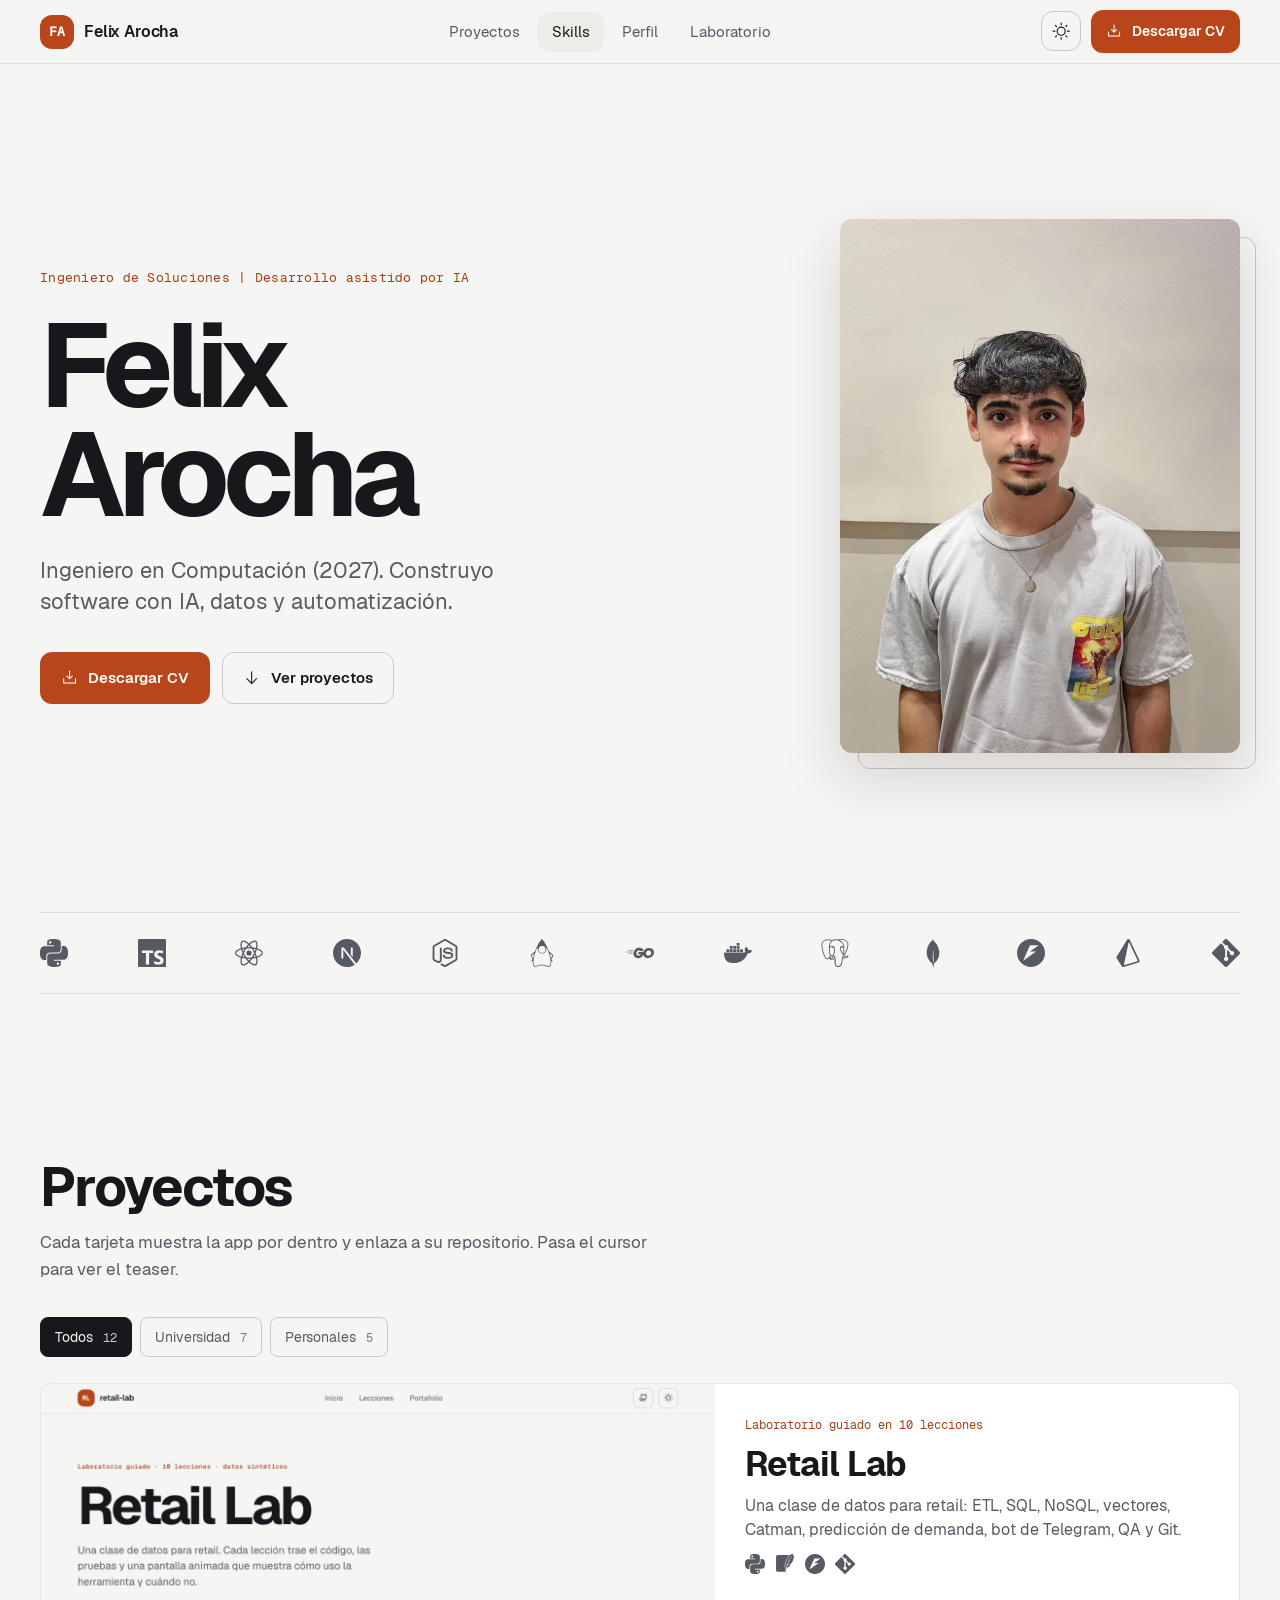
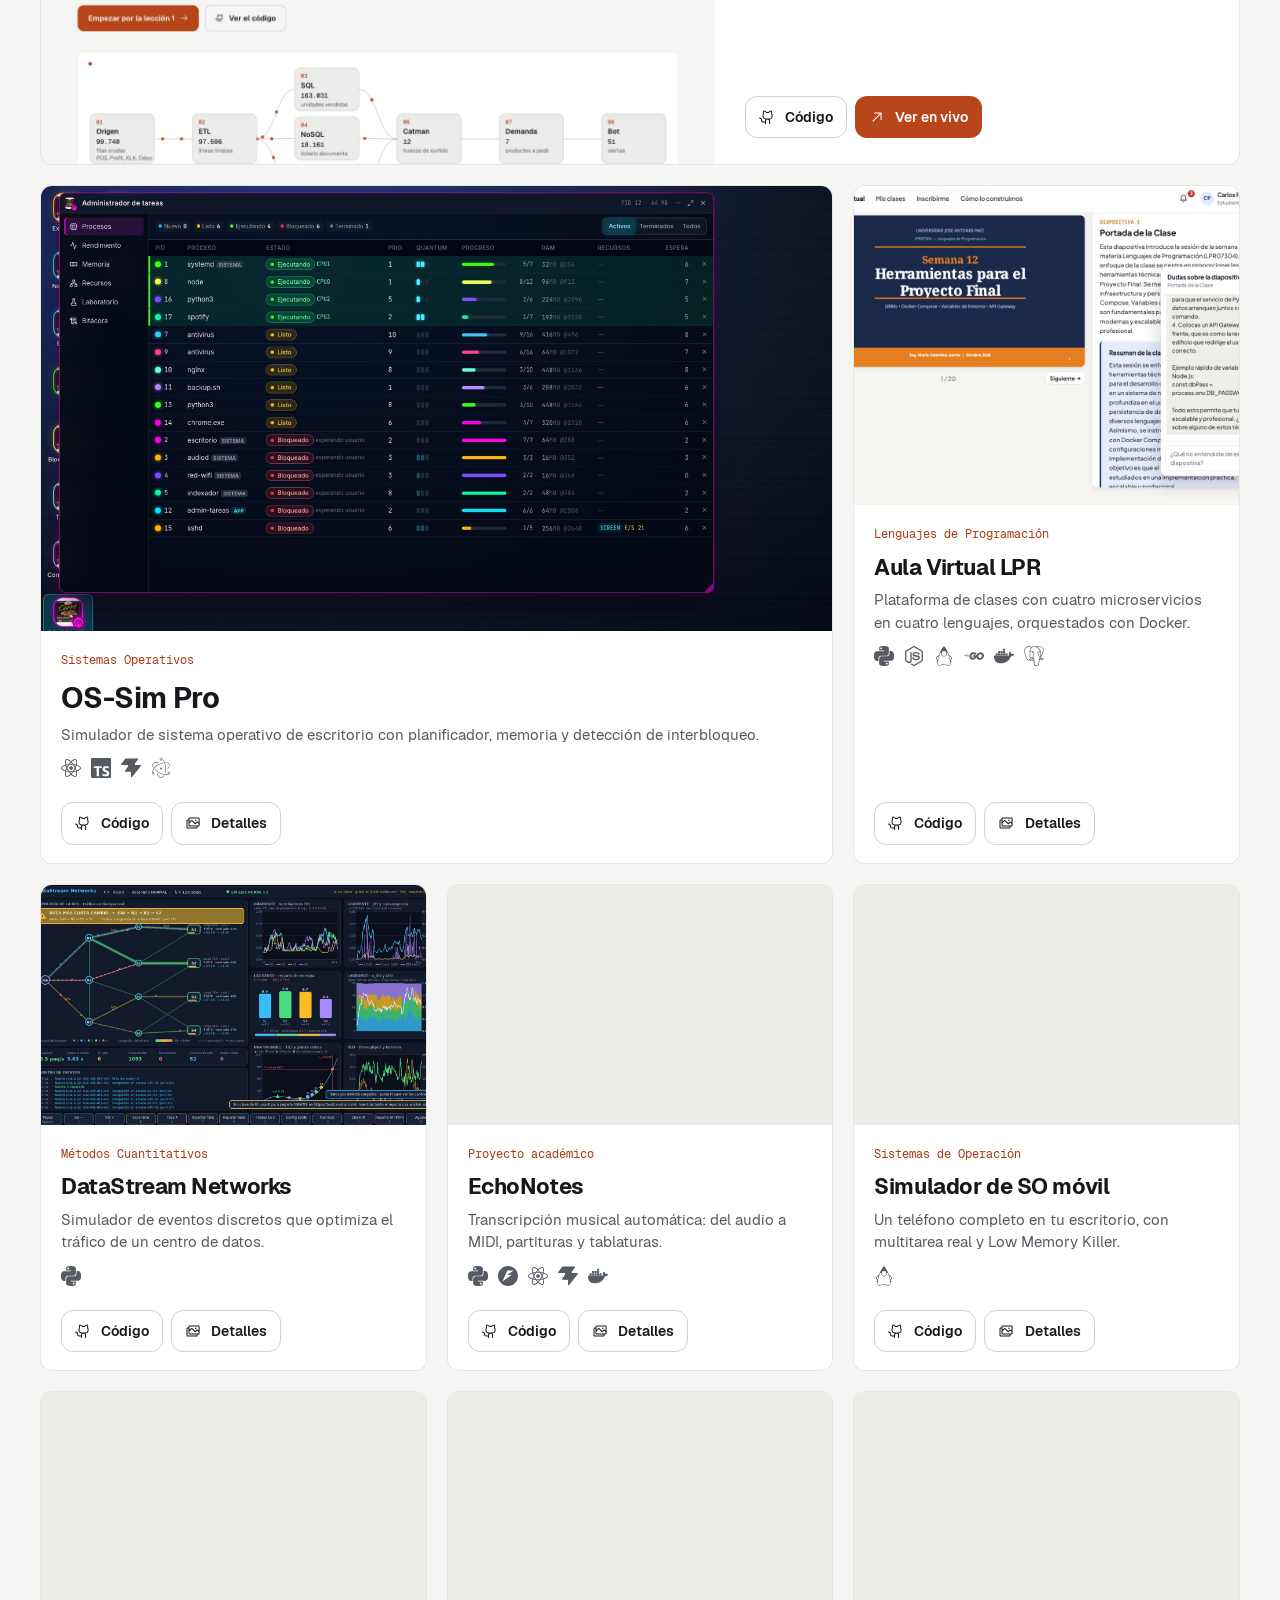
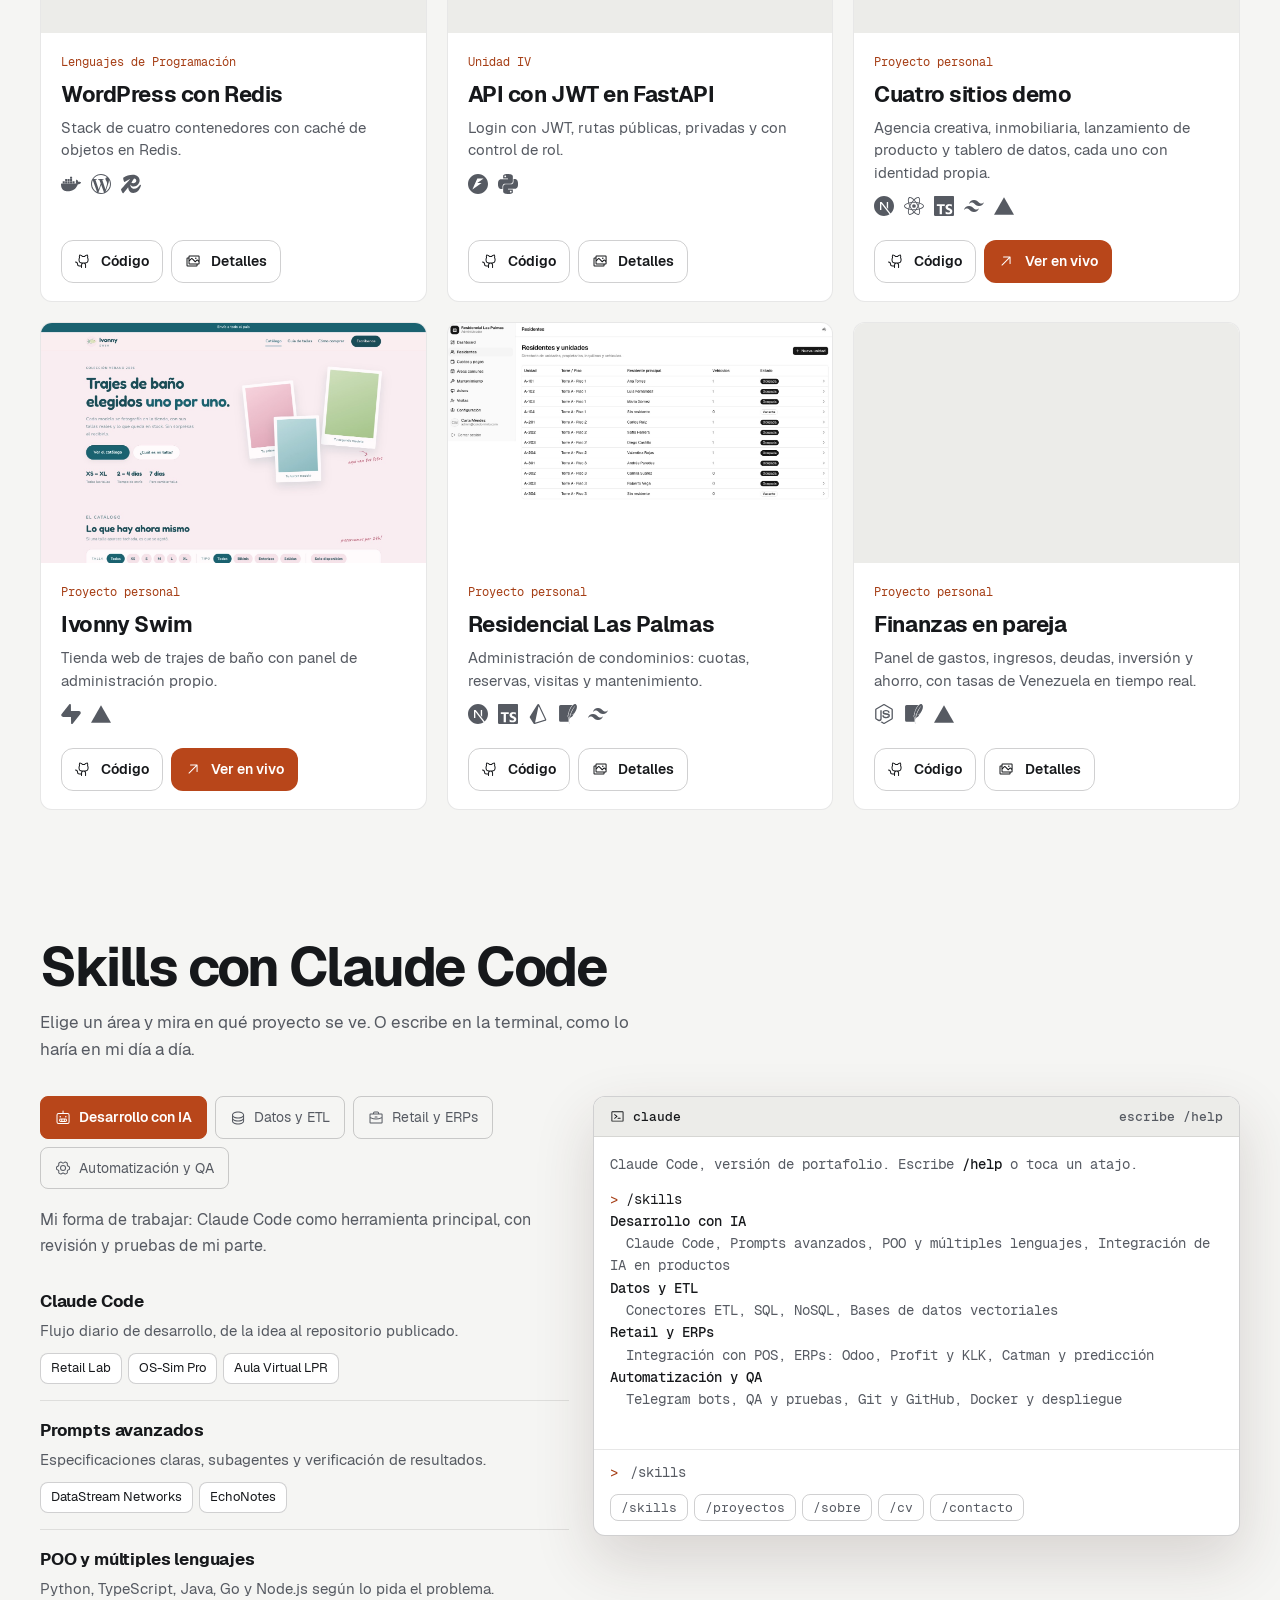
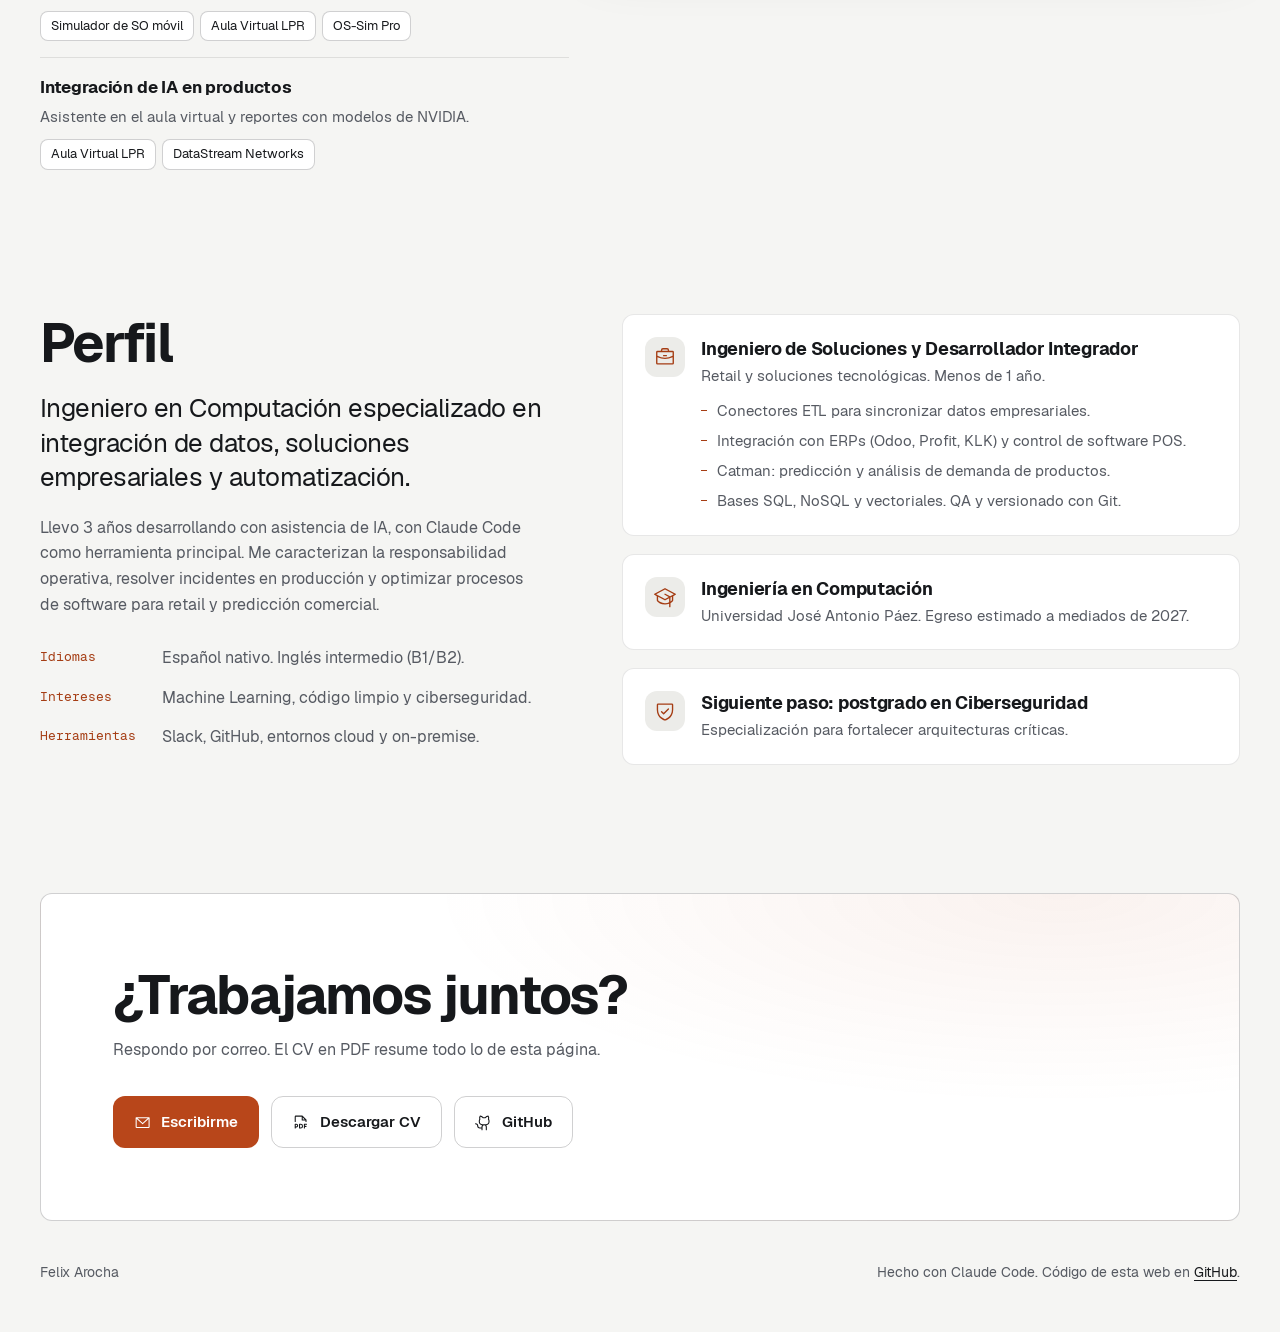
==== commit 41f64865: "feat: Retail Lab en la web (tarjeta destacada, skills y enlace) y en el CV Co-Authored-By: Claude So" ====
--- a/index.html
+++ b/index.html
@@ -61,6 +61,7 @@
       <a href="#proyectos" data-sec="proyectos">Proyectos</a>
       <a href="#skills" data-sec="skills">Skills</a>
       <a href="#perfil" data-sec="perfil">Perfil</a>
+      <a href="https://felixxcito.github.io/retail-lab" target="_blank" rel="noopener">Laboratorio</a>
     </nav>
     <div class="nav-actions">
       <button class="icon-btn" id="themeBtn" type="button" aria-label="Cambiar tema claro u oscuro">
--- a/css/style.css
+++ b/css/style.css
@@ -159,6 +159,14 @@
 .card-foot { display: flex; gap: 8px; margin-top: auto; padding-top: 14px; }
 .card-foot .btn { padding: 9px 13px; font-size: 14px; }
 
+/* Tarjeta ancha: imagen a la izquierda y texto a la derecha, una sola vez en la rejilla */
+@media (min-width: 1001px) {
+  .card.is-wide { grid-column: span 12; flex-direction: row; }
+  .card.is-wide .card-media { aspect-ratio: auto; flex: 1.45 1 0; min-height: 380px; }
+  .card.is-wide .card-body { flex: 1 1 0; padding: 32px 30px 26px; justify-content: center; }
+  .card.is-wide h3 { font-size: 2.1rem; }
+  .card.is-wide .card-tag { font-size: 16px; }
+}
 @media (min-width: 1001px) {
   .card.is-featured + .card .card-media { aspect-ratio: auto; flex: 1 1 auto; min-height: 220px; }
 }
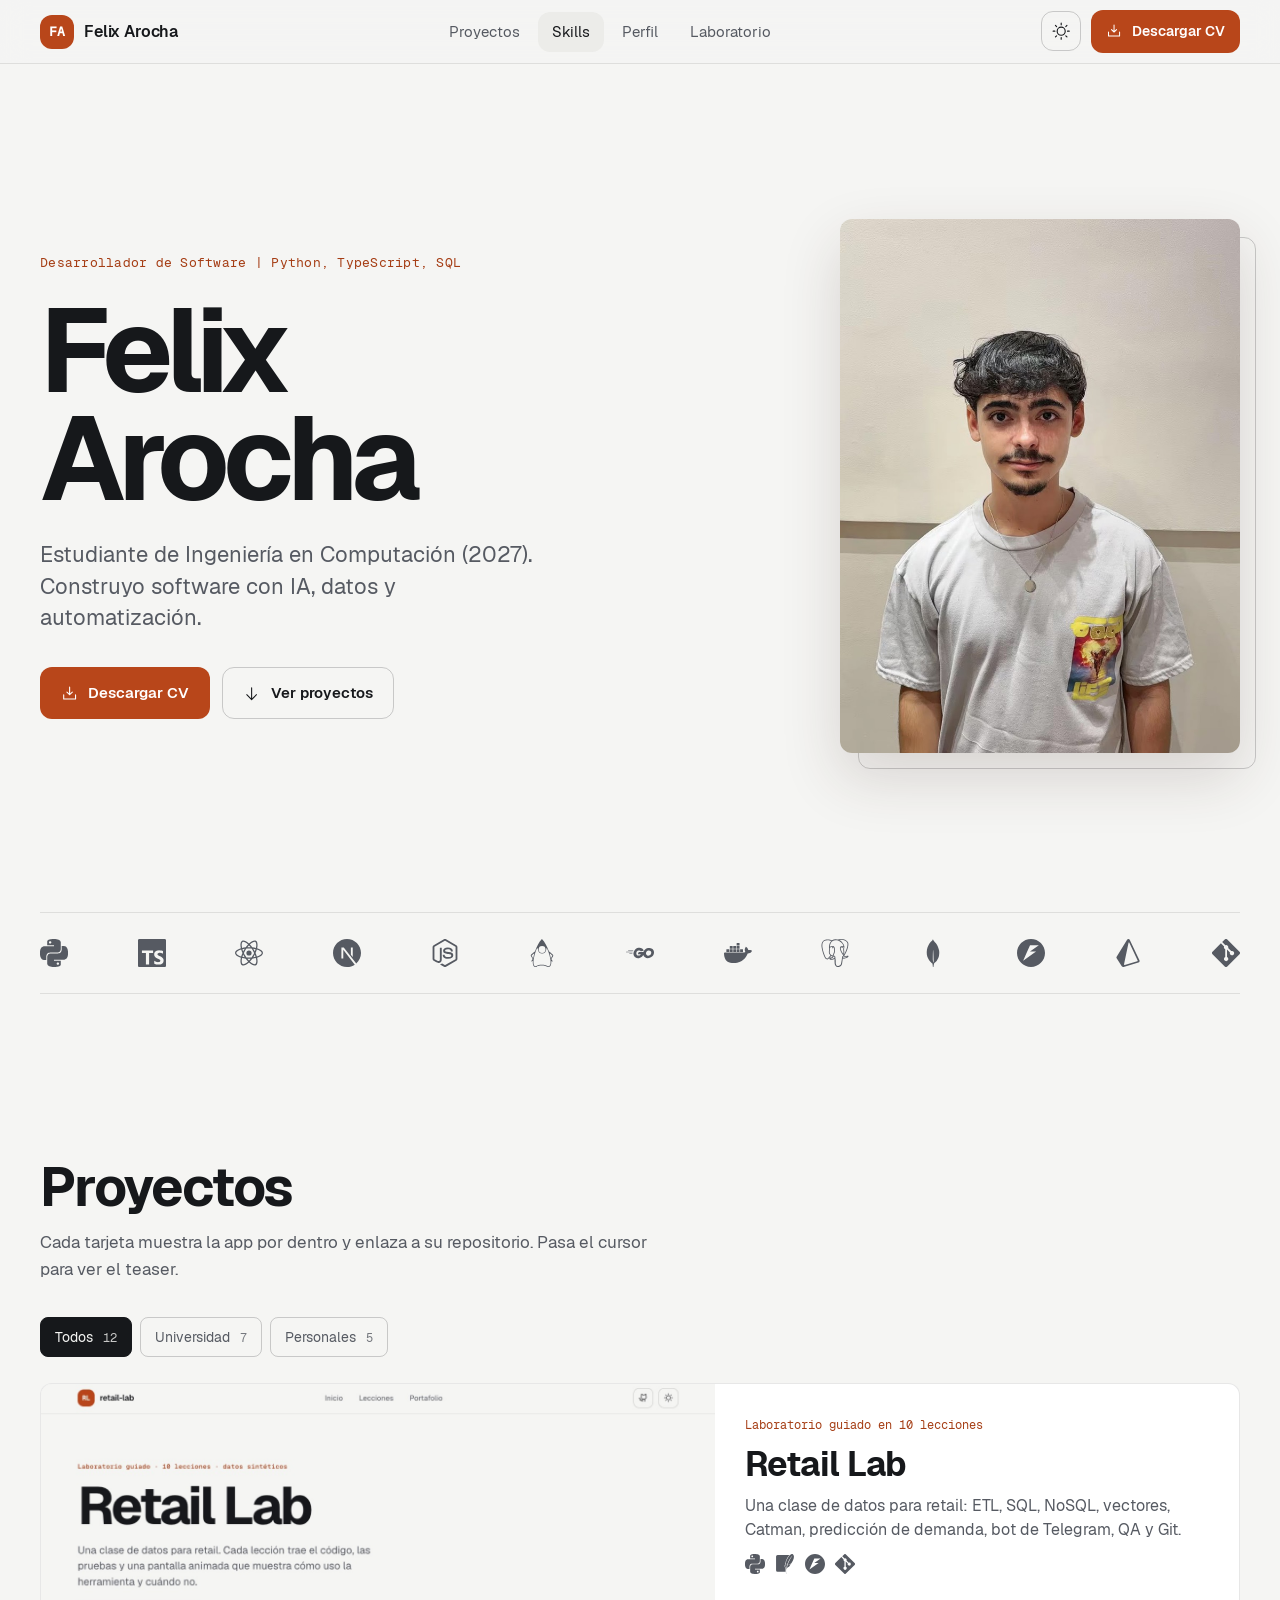
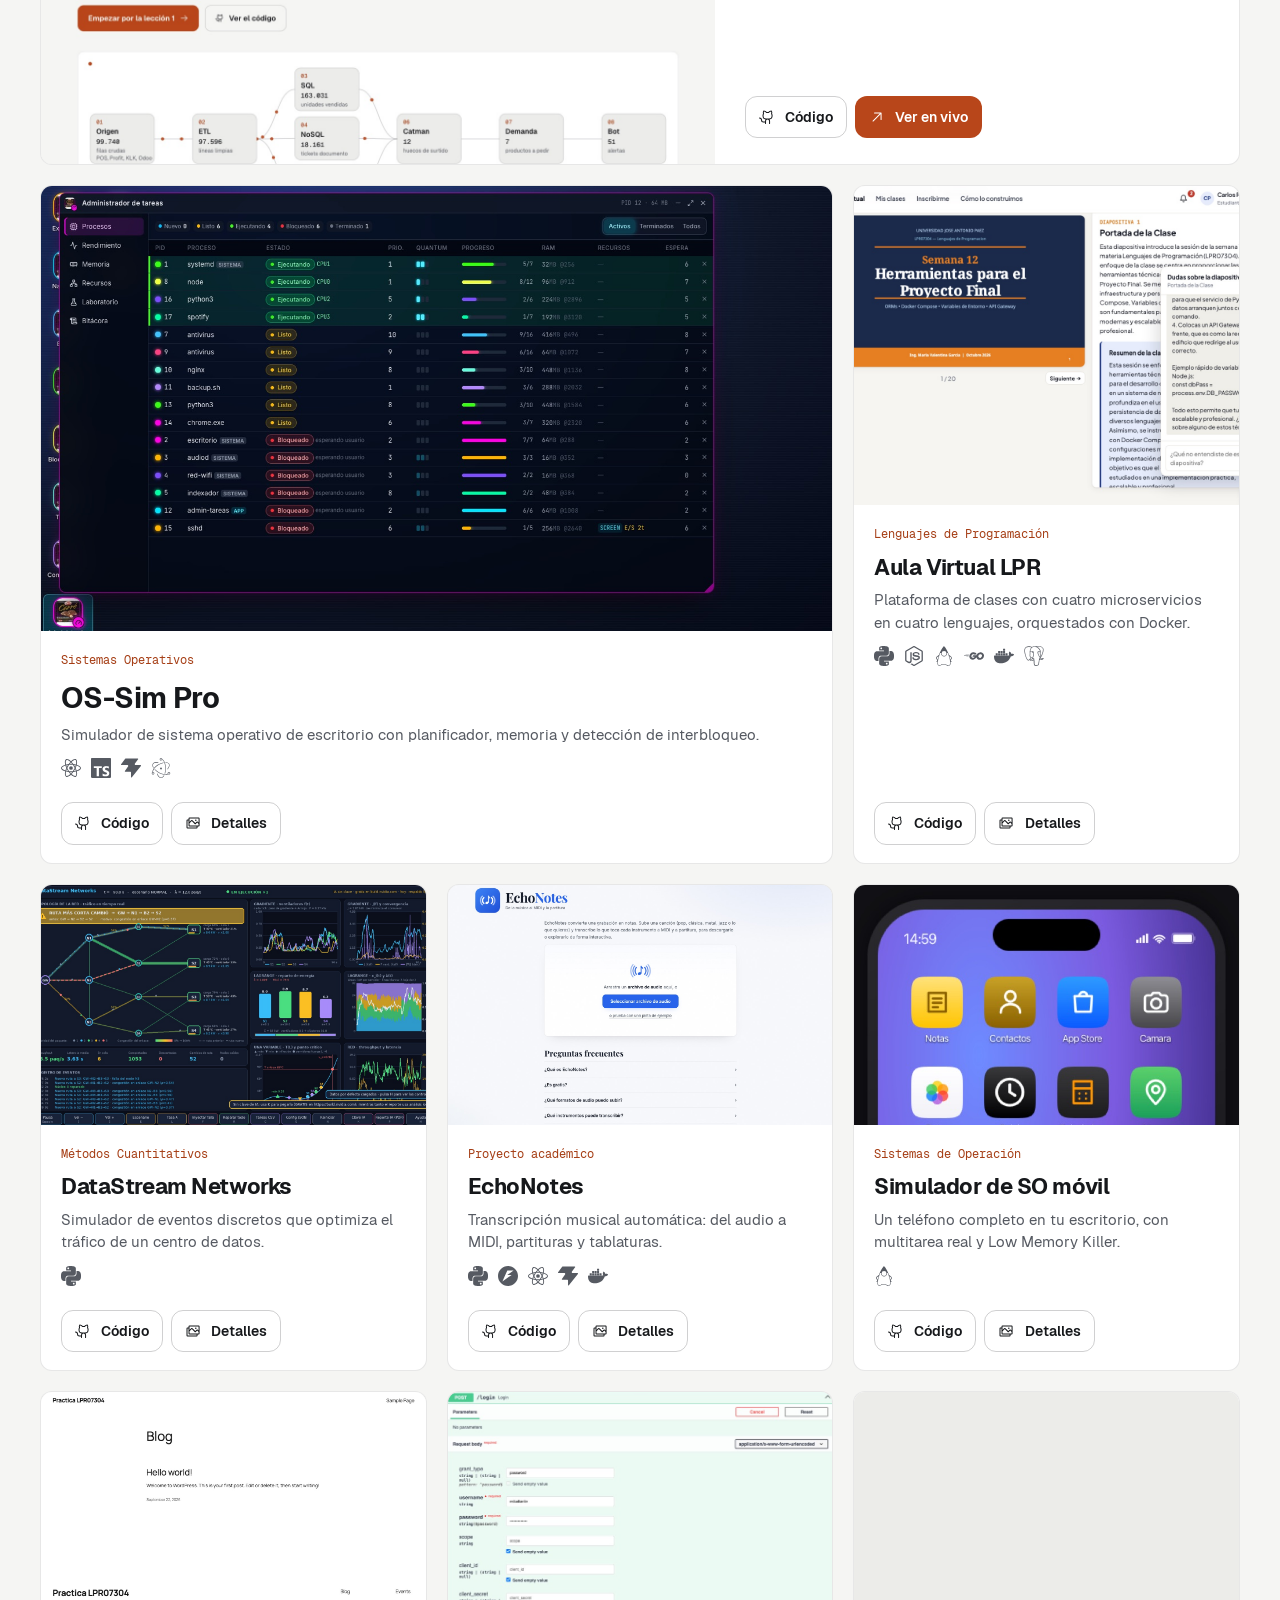
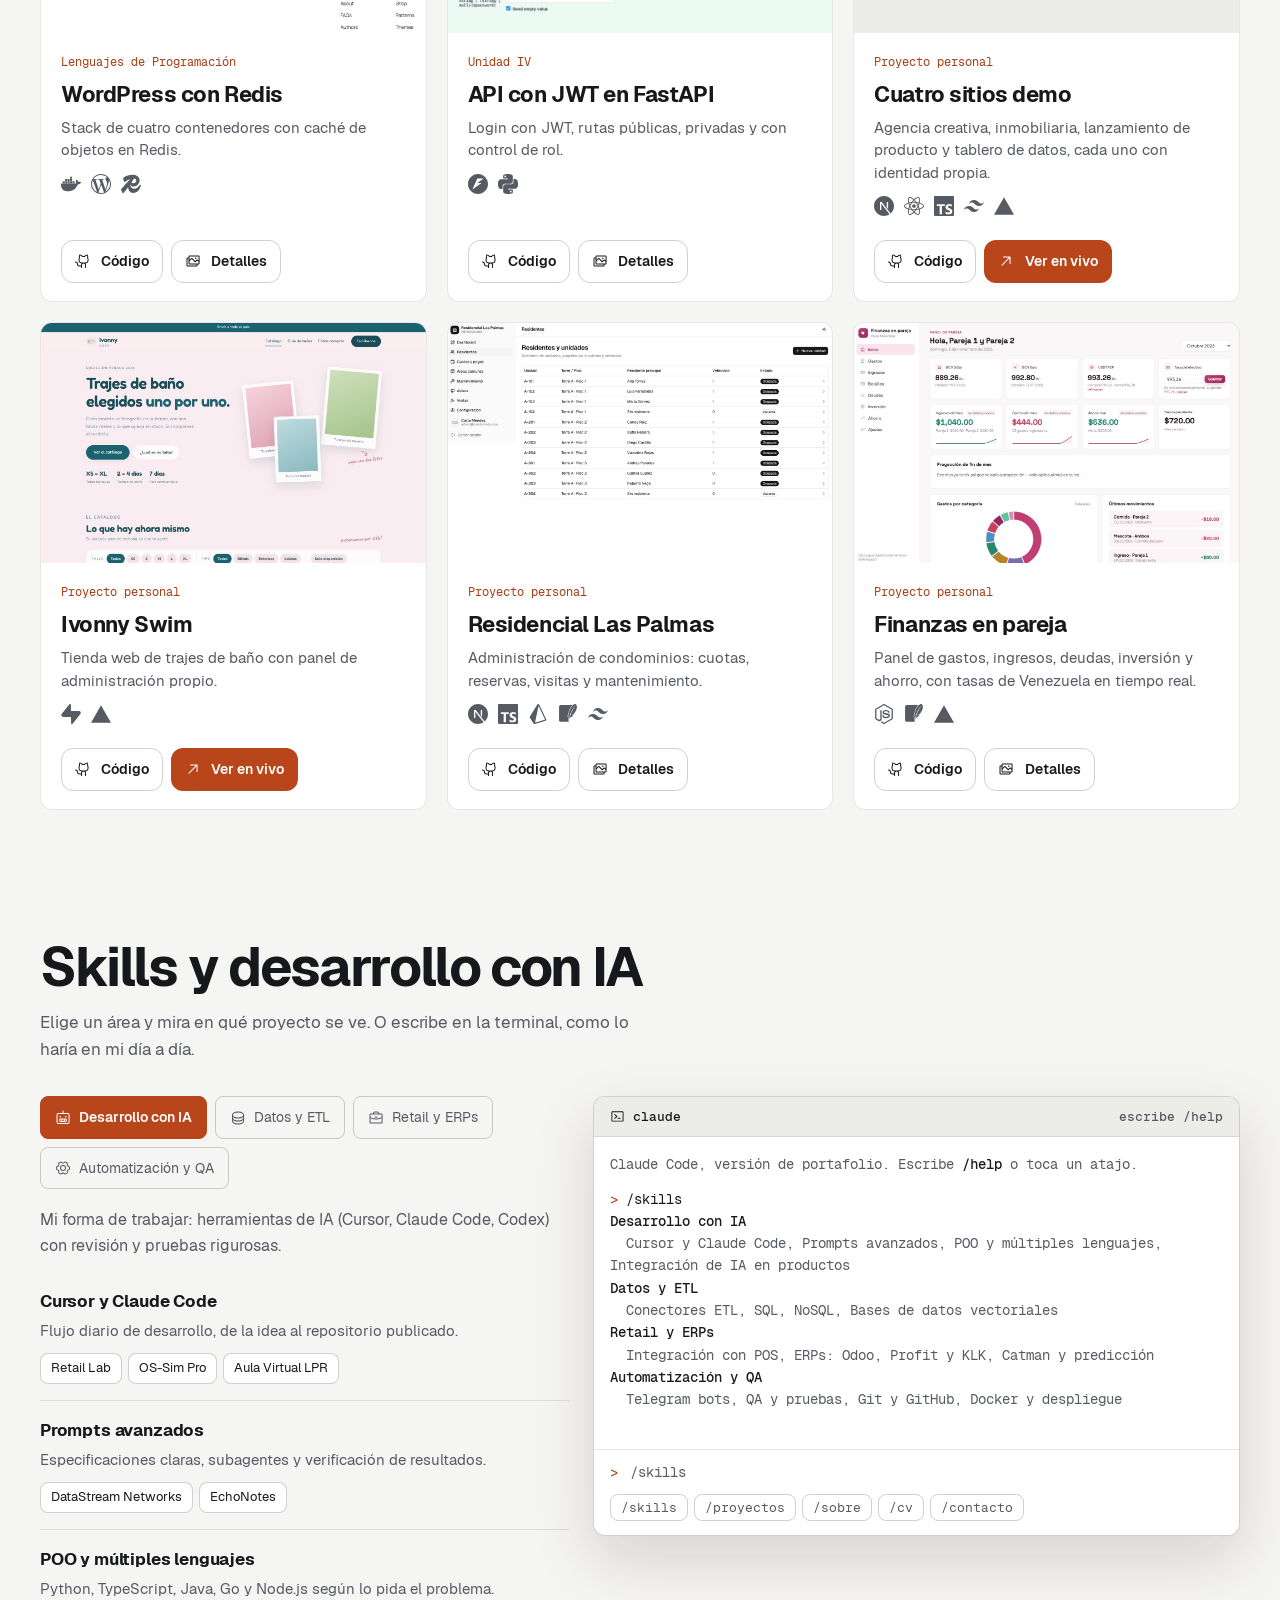
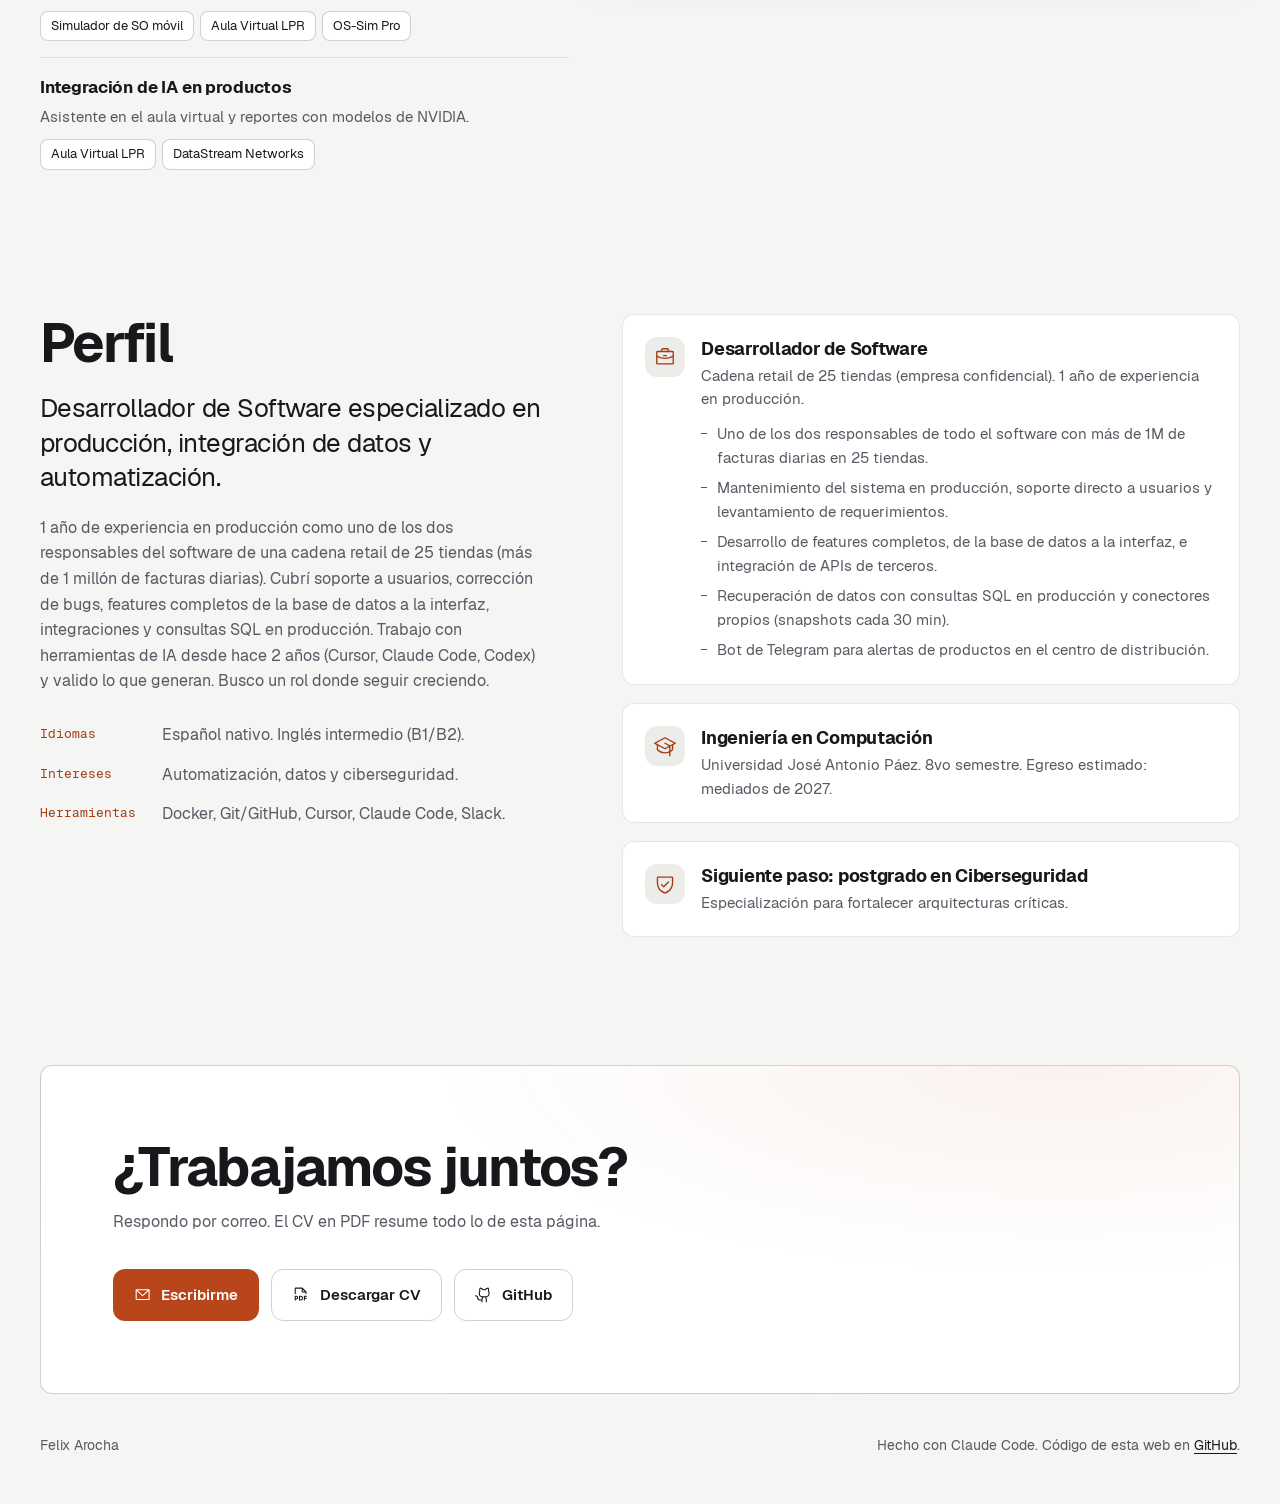
==== commit 0624ae0a: "Actualizar CV y sincronizar portafolio con nuevo perfil y experiencia" ====
--- a/index.html
+++ b/index.html
@@ -3,10 +3,10 @@
 <head>
   <meta charset="utf-8">
   <meta name="viewport" content="width=device-width, initial-scale=1">
-  <title>Felix Arocha | Ingeniero de Soluciones</title>
-  <meta name="description" content="Portafolio de Felix Arocha, Ingeniero en Computación. Proyectos con código en GitHub, capturas de cada app y CV en PDF.">
+  <title>Felix Arocha | Desarrollador de Software</title>
+  <meta name="description" content="Portafolio de Felix Arocha, Desarrollador de Software y estudiante de Ingeniería en Computación. Proyectos con código en GitHub, capturas y CV en PDF.">
   <meta name="theme-color" content="#0d0e10">
-  <meta property="og:title" content="Felix Arocha | Ingeniero de Soluciones">
+  <meta property="og:title" content="Felix Arocha | Desarrollador de Software">
   <meta property="og:description" content="Proyectos reales con teaser, código en GitHub y CV en PDF.">
   <meta property="og:image" content="assets/foto.jpg">
   <link rel="icon" href="assets/favicon.svg" type="image/svg+xml">
@@ -79,9 +79,9 @@
   <!-- HERO -->
   <section class="hero wrap">
     <div class="hero-copy reveal">
-      <p class="mono hero-eyebrow">Ingeniero de Soluciones | Desarrollo asistido por IA</p>
+      <p class="mono hero-eyebrow">Desarrollador de Software | Python, TypeScript, SQL</p>
       <h1>Felix<br>Arocha</h1>
-      <p class="lead">Ingeniero en Computación (2027). Construyo software con IA, datos y automatización.</p>
+      <p class="lead">Estudiante de Ingeniería en Computación (2027). Construyo software con IA, datos y automatización.</p>
       <div class="hero-cta">
         <a class="btn btn-primary" href="assets/Felix-Arocha-CV.pdf" download>
           <svg class="ico"><use href="#i-download-simple"/></svg>Descargar CV
@@ -118,7 +118,7 @@
   <!-- SKILLS -->
   <section class="sec wrap" id="skills">
     <div class="sec-head reveal">
-      <h2>Skills con Claude Code</h2>
+      <h2>Skills y desarrollo con IA</h2>
       <p>Elige un área y mira en qué proyecto se ve. O escribe en la terminal, como lo haría en mi día a día.</p>
     </div>
     <div class="skills">
@@ -147,25 +147,26 @@
     <div class="perfil">
       <div class="perfil-main reveal">
         <h2>Perfil</h2>
-        <p class="big">Ingeniero en Computación especializado en integración de datos, soluciones empresariales y automatización.</p>
-        <p>Llevo 3 años desarrollando con asistencia de IA, con Claude Code como herramienta principal. Me caracterizan la responsabilidad operativa, resolver incidentes en producción y optimizar procesos de software para retail y predicción comercial.</p>
+        <p class="big">Desarrollador de Software especializado en producción, integración de datos y automatización.</p>
+        <p>1 año de experiencia en producción como uno de los dos responsables del software de una cadena retail de 25 tiendas (más de 1 millón de facturas diarias). Cubrí soporte a usuarios, corrección de bugs, features completos de la base de datos a la interfaz, integraciones y consultas SQL en producción. Trabajo con herramientas de IA desde hace 2 años (Cursor, Claude Code, Codex) y valido lo que generan. Busco un rol donde seguir creciendo.</p>
         <dl class="facts">
           <div><dt>Idiomas</dt><dd>Español nativo. Inglés intermedio (B1/B2).</dd></div>
-          <div><dt>Intereses</dt><dd>Machine Learning, código limpio y ciberseguridad.</dd></div>
-          <div><dt>Herramientas</dt><dd>Slack, GitHub, entornos cloud y on-premise.</dd></div>
+          <div><dt>Intereses</dt><dd>Automatización, datos y ciberseguridad.</dd></div>
+          <div><dt>Herramientas</dt><dd>Docker, Git/GitHub, Cursor, Claude Code, Slack.</dd></div>
         </dl>
       </div>
       <ol class="timeline reveal" style="--d:.1s">
         <li>
           <svg class="ico"><use href="#i-briefcase"/></svg>
           <div>
-            <h3>Ingeniero de Soluciones y Desarrollador Integrador</h3>
-            <p class="meta">Retail y soluciones tecnológicas. Menos de 1 año.</p>
+            <h3>Desarrollador de Software</h3>
+            <p class="meta">Cadena retail de 25 tiendas (empresa confidencial). 1 año de experiencia en producción.</p>
             <ul>
-              <li>Conectores ETL para sincronizar datos empresariales.</li>
-              <li>Integración con ERPs (Odoo, Profit, KLK) y control de software POS.</li>
-              <li>Catman: predicción y análisis de demanda de productos.</li>
-              <li>Bases SQL, NoSQL y vectoriales. QA y versionado con Git.</li>
+              <li>Uno de los dos responsables de todo el software con más de 1M de facturas diarias en 25 tiendas.</li>
+              <li>Mantenimiento del sistema en producción, soporte directo a usuarios y levantamiento de requerimientos.</li>
+              <li>Desarrollo de features completos, de la base de datos a la interfaz, e integración de APIs de terceros.</li>
+              <li>Recuperación de datos con consultas SQL en producción y conectores propios (snapshots cada 30 min).</li>
+              <li>Bot de Telegram para alertas de productos en el centro de distribución.</li>
             </ul>
           </div>
         </li>
@@ -173,7 +174,7 @@
           <svg class="ico"><use href="#i-graduation-cap"/></svg>
           <div>
             <h3>Ingeniería en Computación</h3>
-            <p class="meta">Universidad José Antonio Páez. Egreso estimado a mediados de 2027.</p>
+            <p class="meta">Universidad José Antonio Páez. 8vo semestre. Egreso estimado: mediados de 2027.</p>
           </div>
         </li>
         <li>
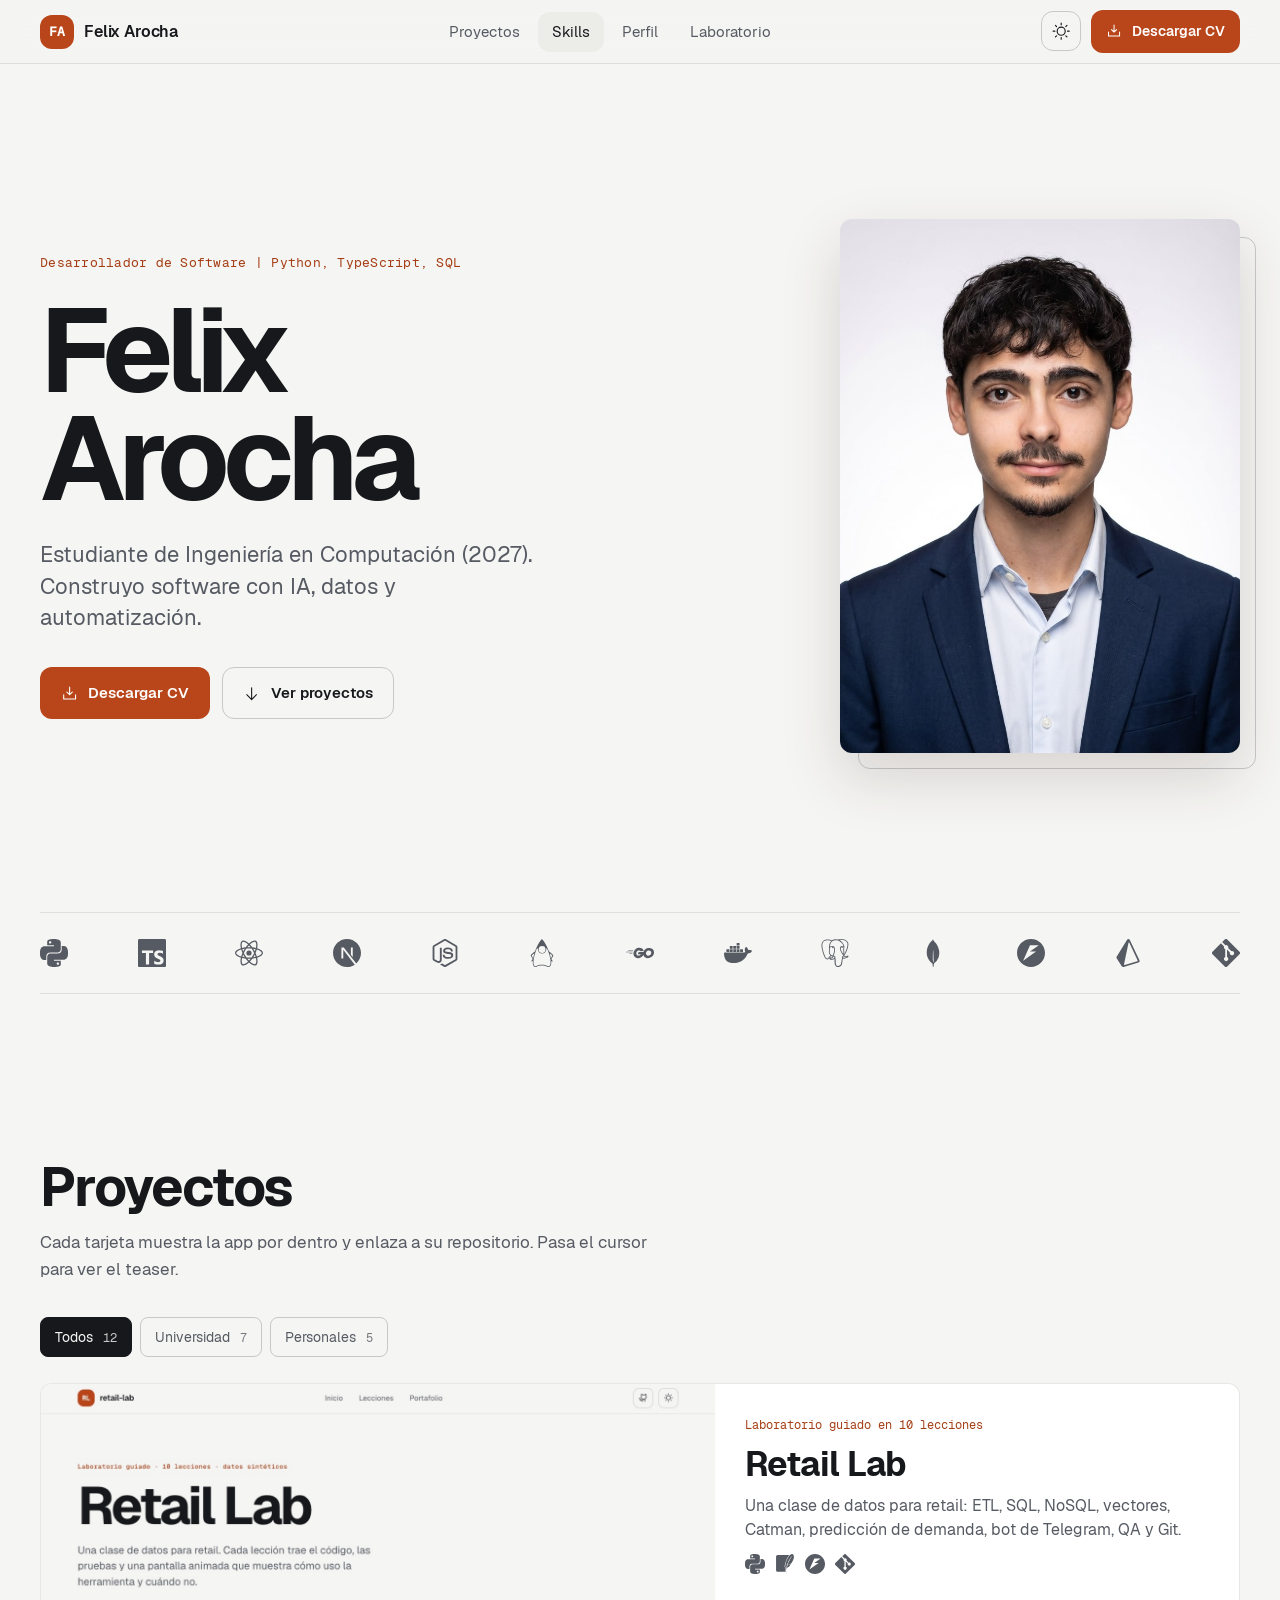
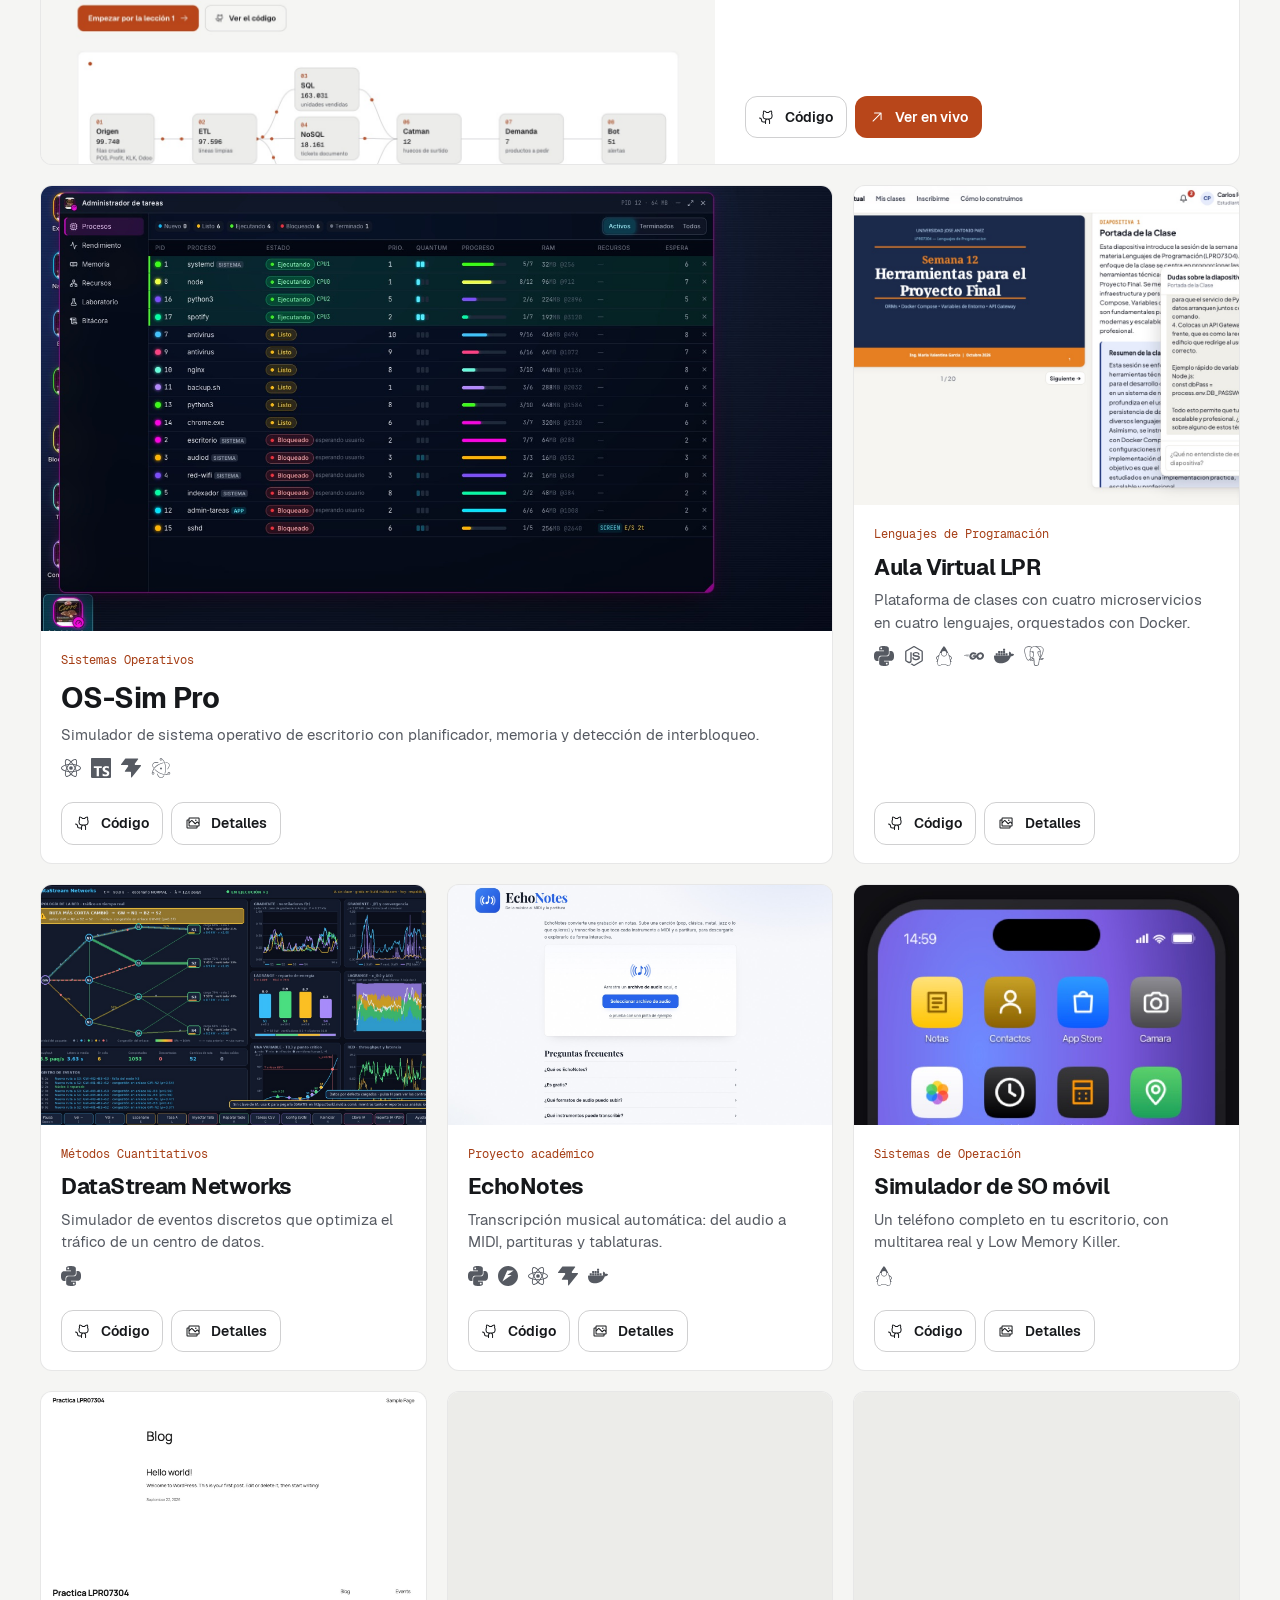
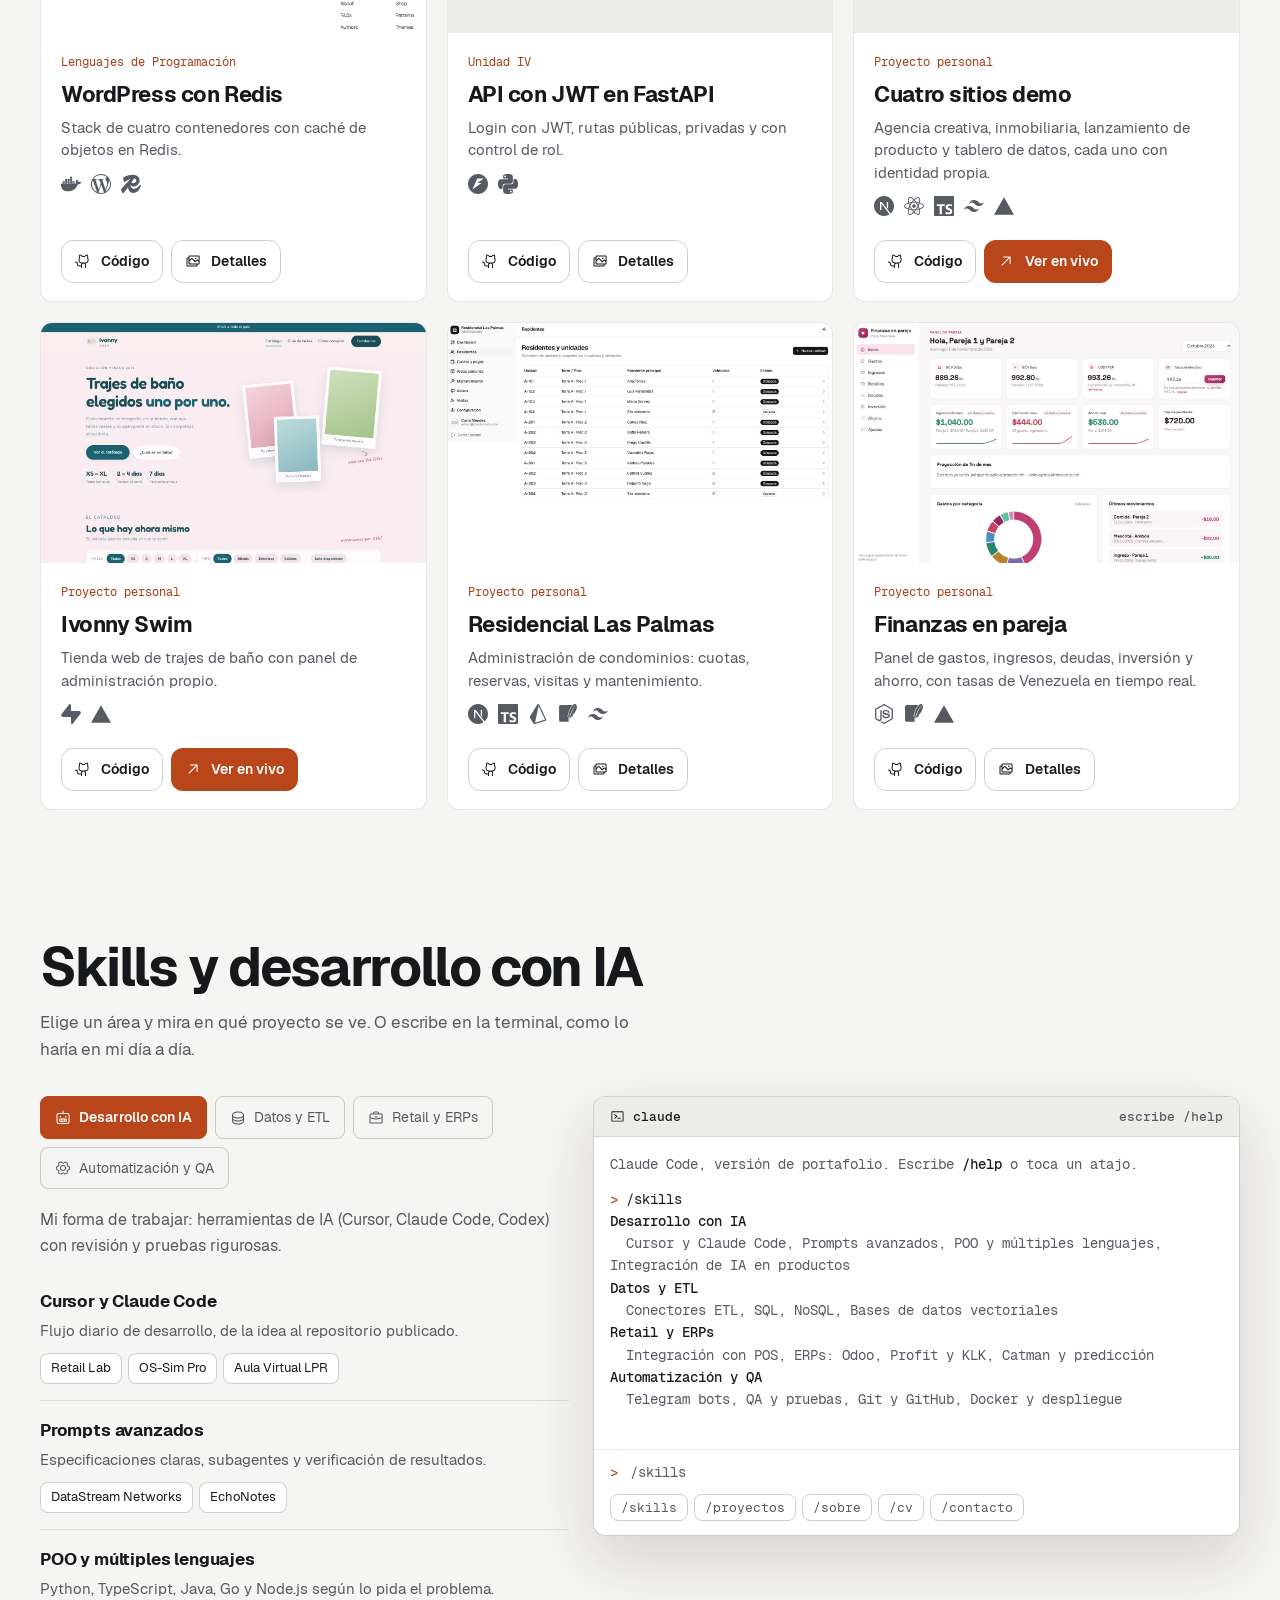
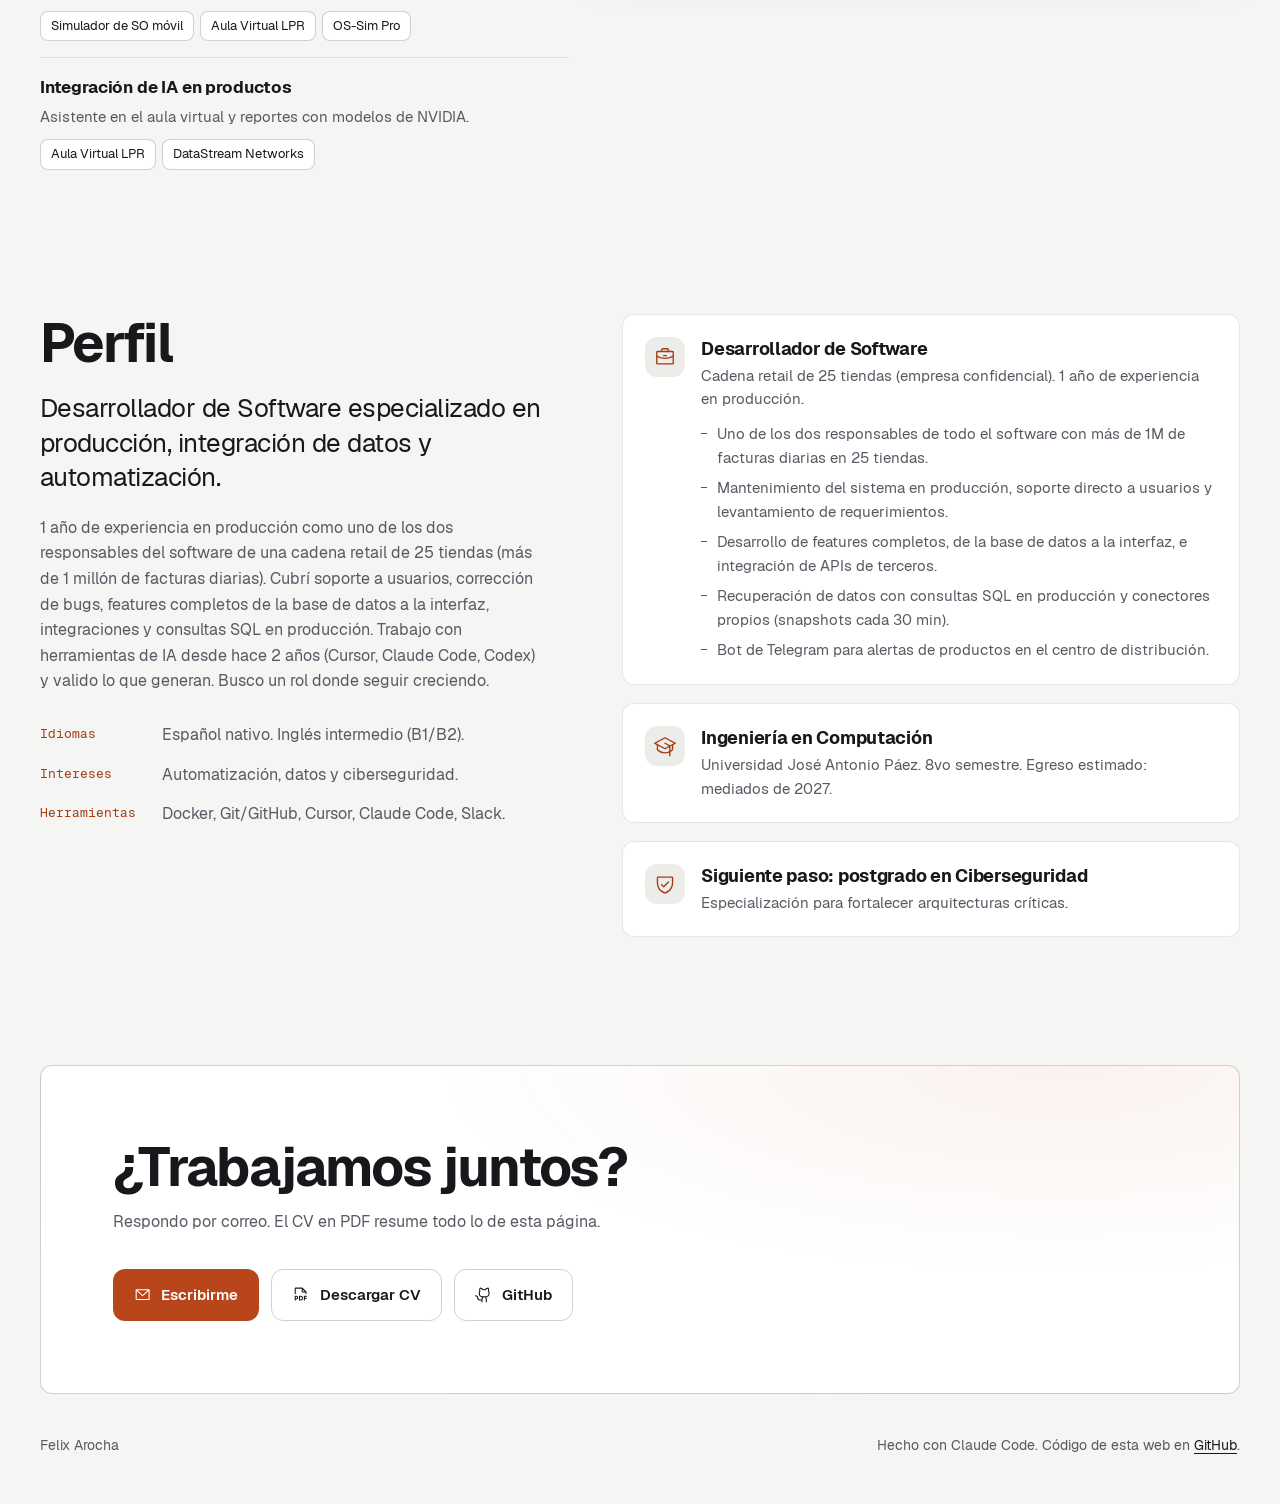
==== commit 0cc18b0d: "feat: actualizar foto de perfil en portafolio y regenerar CV en PDF" ====
--- a/index.html
+++ b/index.html
@@ -92,7 +92,7 @@
       </div>
     </div>
     <figure class="hero-photo reveal" style="--d:.12s">
-      <img src="assets/foto.jpg" width="750" height="1000" alt="Retrato de Felix Arocha, camiseta gris, fondo claro" fetchpriority="high">
+      <img src="assets/foto.jpg" width="832" height="1024" alt="Retrato de Felix Arocha" fetchpriority="high">
     </figure>
   </section>
 
